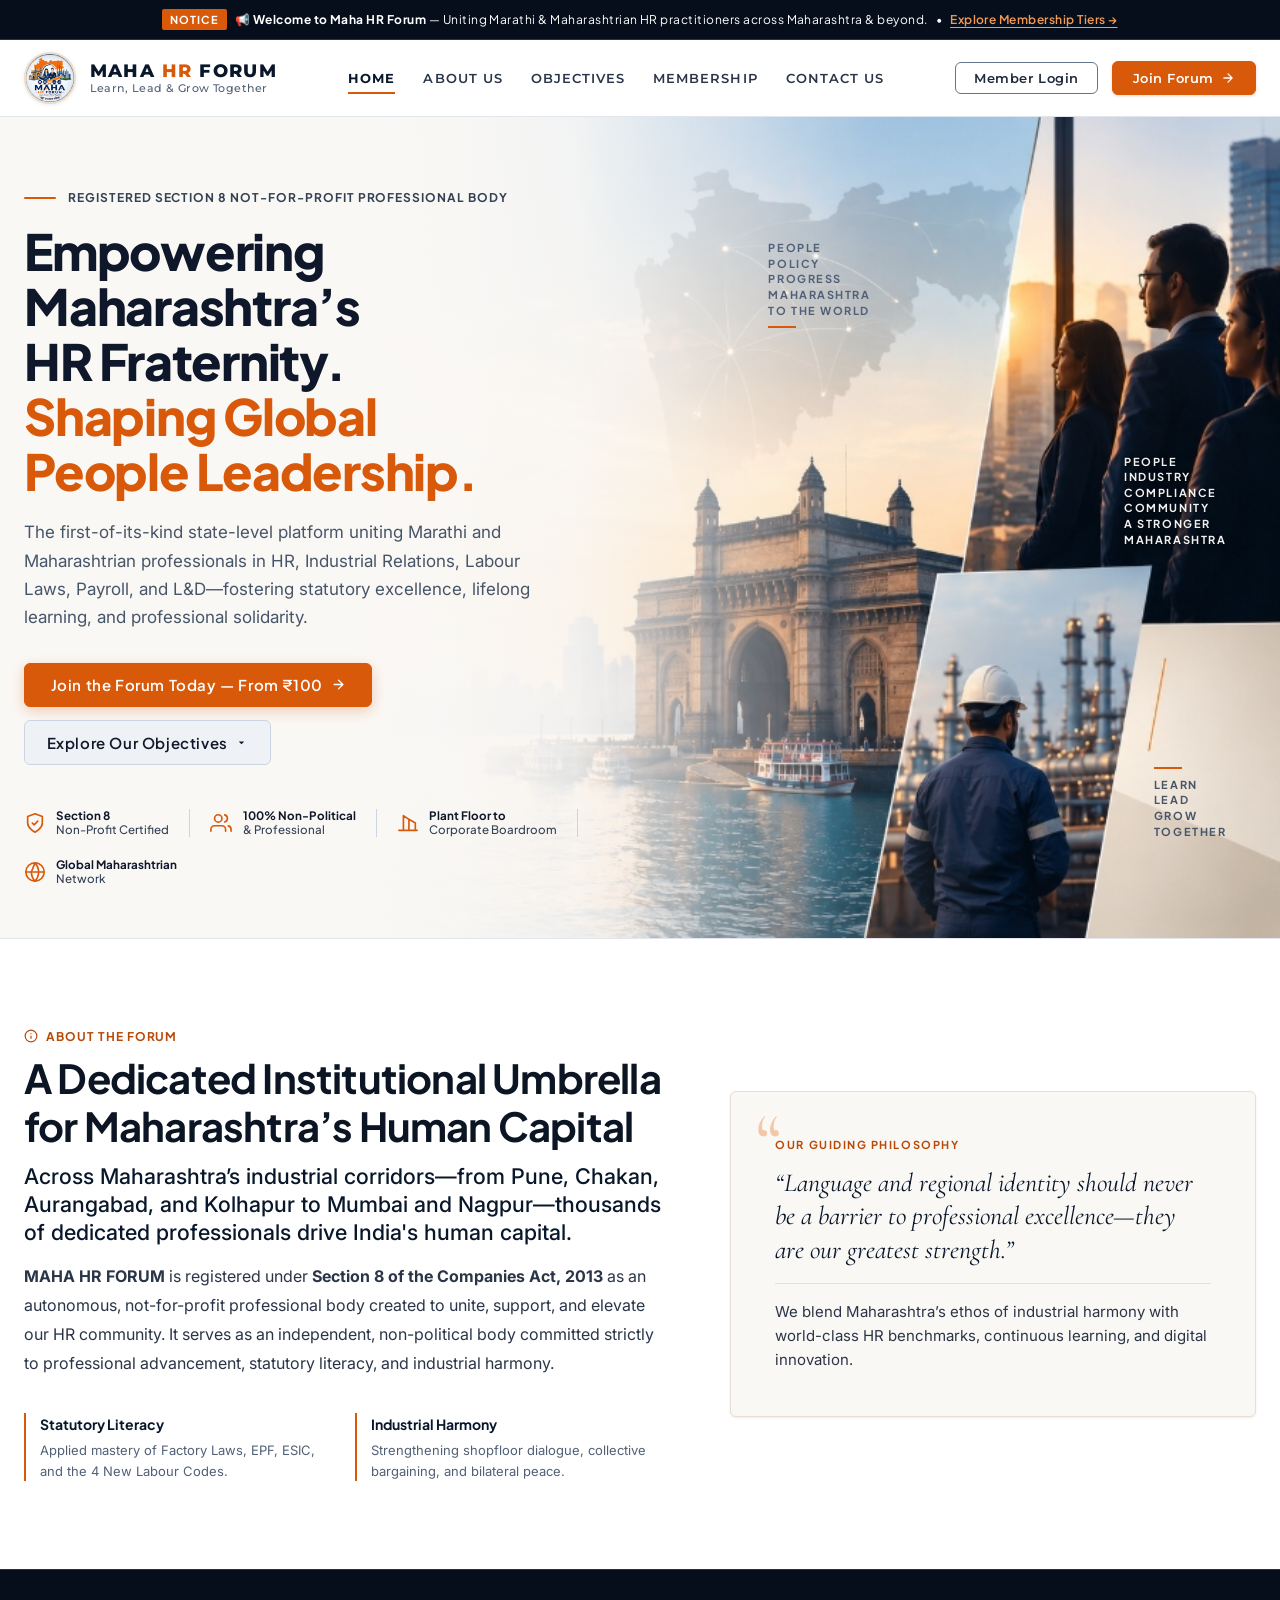
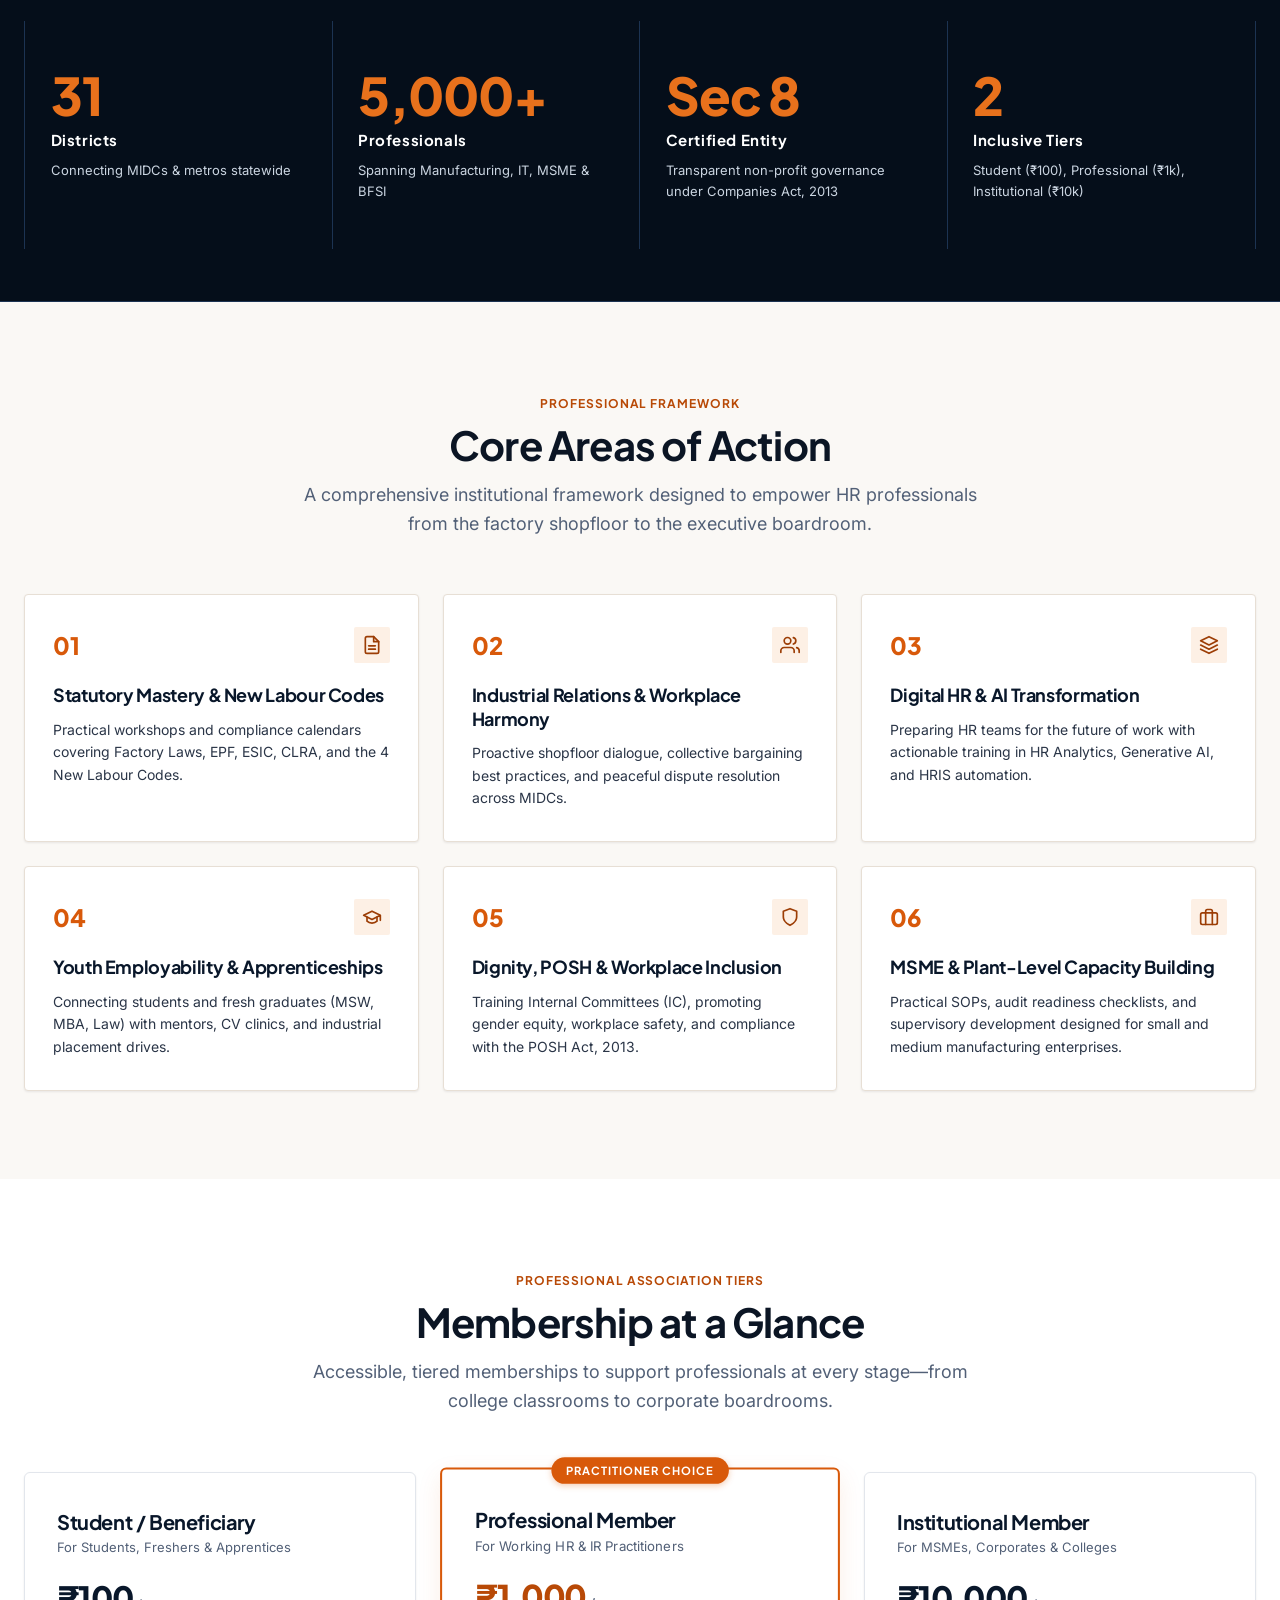
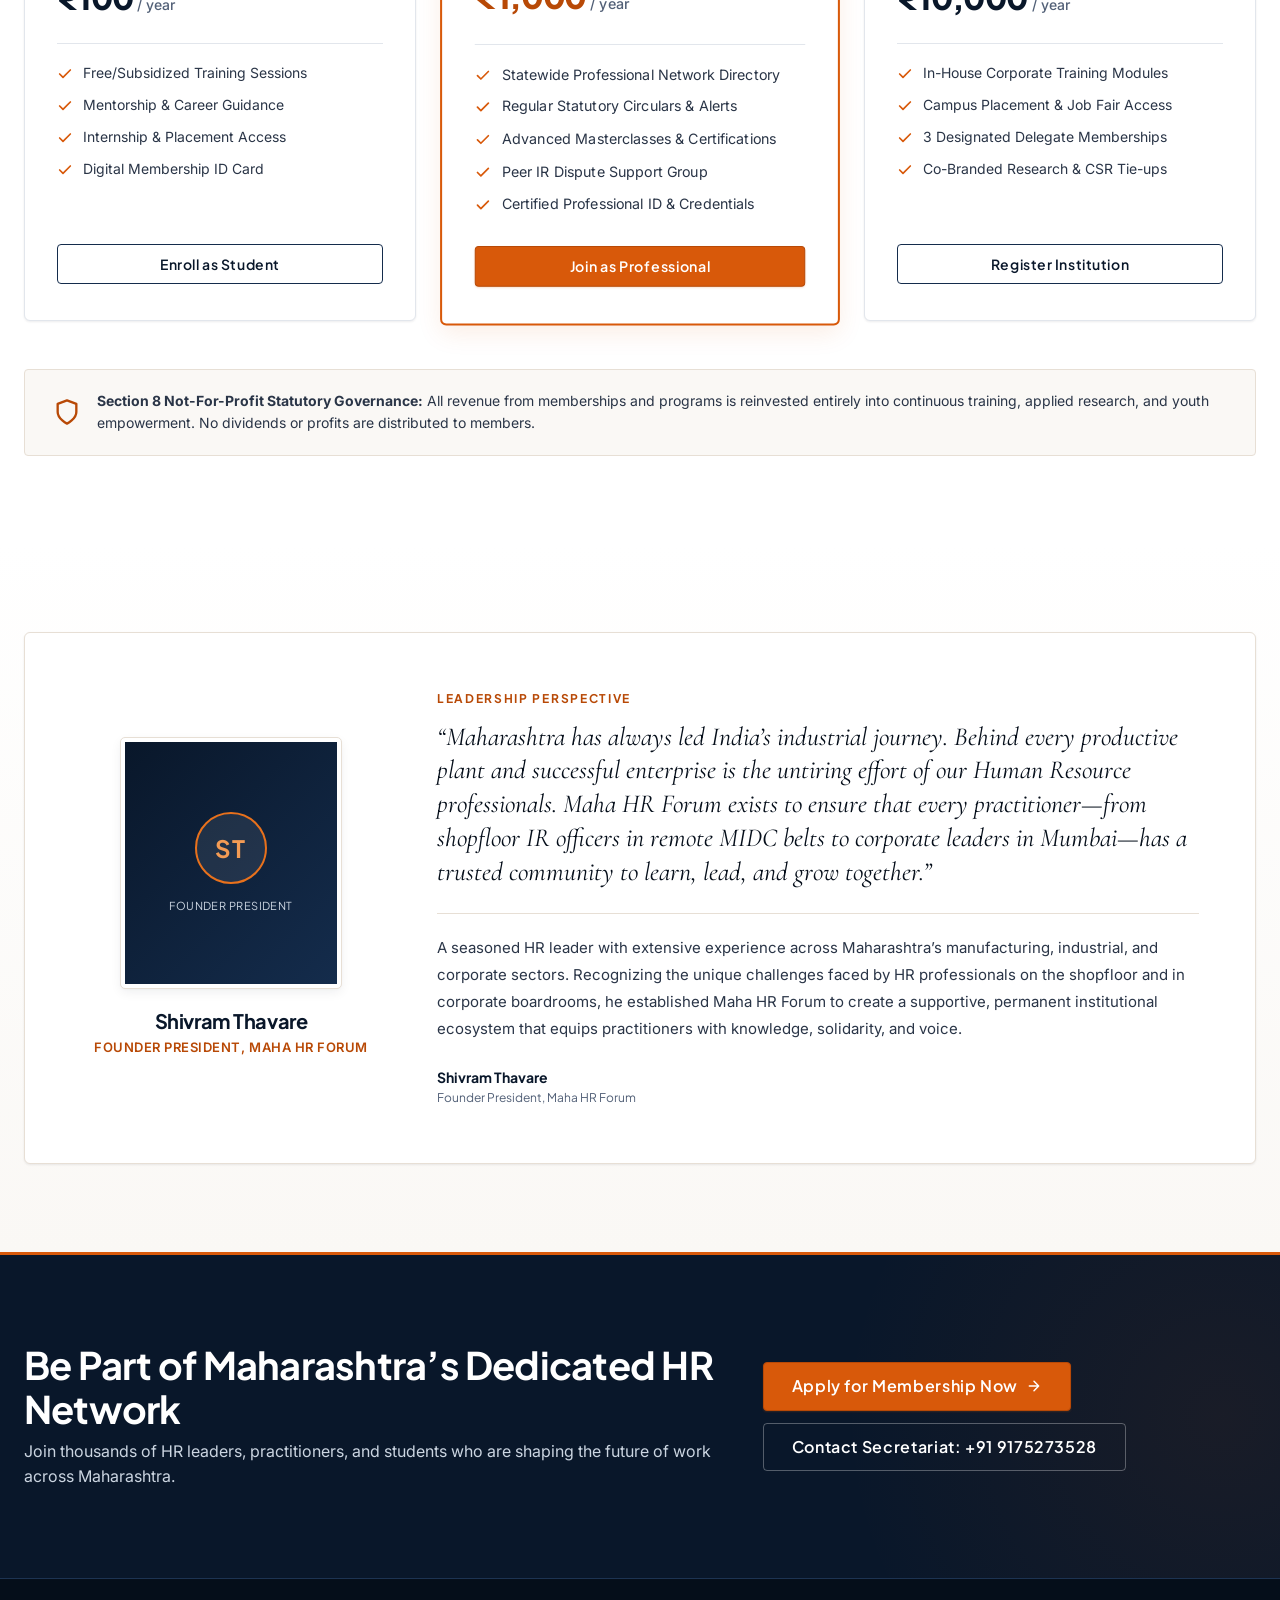
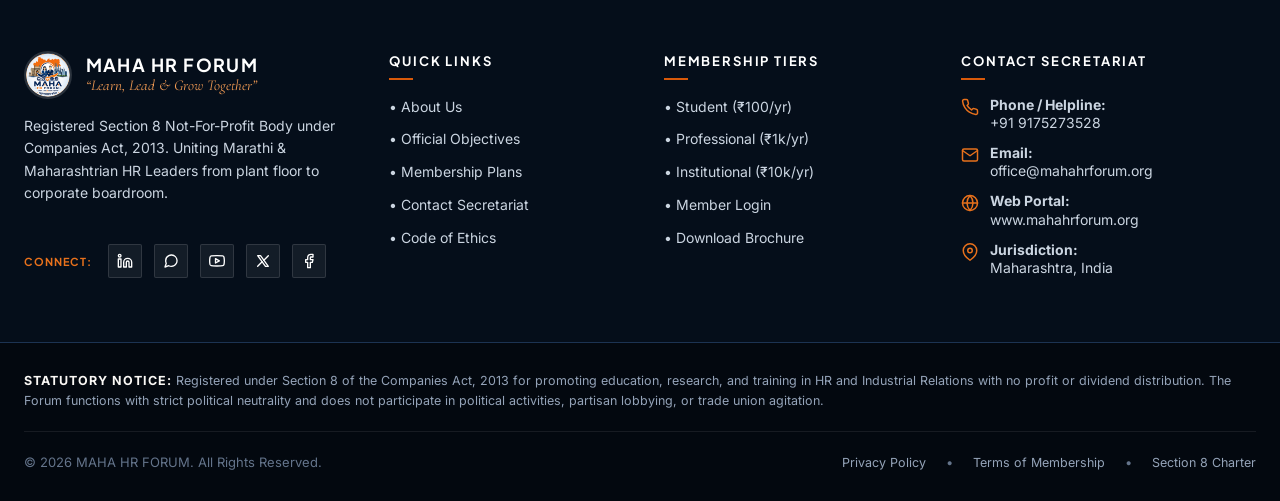
==== index.html @ 22f1d25e "Maha HR Forum first website draft - 5 Pages designed" ====
<!DOCTYPE html>
<html lang="en">
<head>
  <meta charset="UTF-8">
  <meta name="viewport" content="width=device-width, initial-scale=1.0">
  
  <!-- SEO & Canonical Metadata -->
  <title>Maha HR Forum | State & Global Platform for Maharashtrian HR Leaders</title>
  <meta name="description" content="Join Maha HR Forum (Section 8 Not-For-Profit). Uniting HR, IR, Compliance & People Leaders across Maharashtra and beyond. Membership starts at ₹100.">
  <meta name="keywords" content="Maha HR Forum, Maharashtrian HR professionals, Maharashtra Labour Law, MIDC HR forum, Industrial Relations Maharashtra, Shivram Thavare">
  <meta name="author" content="MAHA HR FORUM">
  <link rel="canonical" href="https://www.mahahrforum.org/">

  <!-- Open Graph / Social Media Metadata -->
  <meta property="og:type" content="organization">
  <meta property="og:title" content="Maha HR Forum | State & Global Platform for Maharashtrian HR Leaders">
  <meta property="og:description" content="Uniting Marathi & Maharashtrian HR practitioners across Maharashtra and beyond. Registered Section 8 Not-For-Profit Professional Body.">
  <meta property="og:url" content="https://www.mahahrforum.org/">
  <meta property="og:image" content="assets/logo/Logo.jpeg">
  <meta property="og:site_name" content="MAHA HR FORUM">

  <!-- Twitter Metadata -->
  <meta name="twitter:card" content="summary_large_image">
  <meta name="twitter:title" content="Maha HR Forum | State & Global Platform for Maharashtrian HR Leaders">
  <meta name="twitter:description" content="Empowering Maharashtra’s HR Fraternity. Shaping Global People Leadership. Section 8 Not-For-Profit Professional Body.">
  <meta name="twitter:image" content="assets/logo/Logo.jpeg">

  <!-- Favicon -->
  <link rel="icon" type="image/jpeg" href="assets/logo/Logo.jpeg">

  <!-- Stylesheets -->
  <link rel="stylesheet" href="css/variables.css">
  <link rel="stylesheet" href="css/base.css">
  <link rel="stylesheet" href="css/components.css">
  <link rel="stylesheet" href="css/header-footer.css">
  <link rel="stylesheet" href="css/home.css">

  <!-- Structured Data / JSON-LD -->
  <script type="application/ld+json">
  {
    "@context": "https://schema.org",
    "@type": "NGO",
    "name": "MAHA HR FORUM",
    "alternateName": "महा एचआर फोरम",
    "legalName": "MAHA HR FORUM (Section 8 Not-For-Profit Company)",
    "url": "https://www.mahahrforum.org",
    "logo": "https://www.mahahrforum.org/assets/logo/Logo.jpeg",
    "slogan": "Learn, Lead & Grow Together",
    "description": "State and global platform uniting Marathi and Maharashtrian HR professionals, IR practitioners, labour law consultants, and students across Maharashtra.",
    "founder": {
      "@type": "Person",
      "name": "Shivram Thavare",
      "jobTitle": "Founder President"
    },
    "contactPoint": {
      "@type": "ContactPoint",
      "telephone": "+91-9175273528",
      "contactType": "Secretariat",
      "email": "office@mahahrforum.org",
      "areaServed": "IN-MH",
      "availableLanguage": ["English", "Marathi", "Hindi"]
    },
    "address": {
      "@type": "PostalAddress",
      "addressRegion": "Maharashtra",
      "addressCountry": "IN"
    }
  }
  </script>
</head>
<body>

  <!-- =========================================================================
       1. GLOBAL ANNOUNCEMENT BAR
       ========================================================================= -->
  <div class="announcement-bar" role="region" aria-label="Announcement">
    <div class="container announcement-bar__inner">
      <span class="announcement-bar__badge">Notice</span>
      <span>📢 <strong>Welcome to Maha HR Forum</strong> &mdash; Uniting Marathi &amp; Maharashtrian HR practitioners across Maharashtra &amp; beyond.</span>
      <span aria-hidden="true">&bull;</span>
      <a href="membership.html" class="announcement-bar__link">
        Explore Membership Tiers &rarr;
      </a>
    </div>
  </div>

  <!-- =========================================================================
       2. GLOBAL HEADER & NAVIGATION
       ========================================================================= -->
  <header class="site-header" id="site-header">
    <div class="container site-header__container">
      <!-- Official Emblem Branding -->
      <a href="index.html" class="site-brand" aria-label="MAHA HR FORUM Home">
        <img 
          src="assets/logo/Logo.jpeg" 
          alt="Maha HR Forum Emblem" 
          class="site-brand__logo"
          width="48"
          height="48"
        >
        <div class="site-brand__text">
          <span class="site-brand__title">MAHA <span>HR</span> FORUM</span>
          <span class="site-brand__tagline">Learn, Lead &amp; Grow Together</span>
        </div>
      </a>

      <!-- Desktop Primary Navigation -->
      <nav class="site-nav" aria-label="Primary Navigation">
        <ul class="site-nav__list">
          <li><a href="index.html" class="site-nav__link active" aria-current="page">Home</a></li>
          <li><a href="about.html" class="site-nav__link">About Us</a></li>
          <li><a href="objectives.html" class="site-nav__link">Objectives</a></li>
          <li><a href="membership.html" class="site-nav__link">Membership</a></li>
          <li><a href="contact.html" class="site-nav__link">Contact Us</a></li>
        </ul>
      </nav>

      <!-- Action Buttons -->
      <div class="site-header__actions">
        <a href="membership.html#login" class="btn btn-header-login" id="btn-header-login">
          Member Login
        </a>
        <a href="#membership" class="btn btn-header-join" id="btn-header-join">
          Join Forum
          <svg width="14" height="14" viewBox="0 0 24 24" fill="none" stroke="currentColor" stroke-width="2.2" stroke-linecap="round" stroke-linejoin="round" aria-hidden="true"><path d="M5 12h14M12 5l7 7-7 7"/></svg>
        </a>

        <!-- Mobile Navigation Toggle -->
        <button 
          type="button" 
          class="mobile-toggle" 
          aria-label="Toggle navigation menu" 
          aria-expanded="false" 
          aria-controls="mobile-drawer"
        >
          <svg viewBox="0 0 24 24" fill="none" stroke="currentColor" stroke-width="2" stroke-linecap="round" stroke-linejoin="round"><line x1="3" y1="12" x2="21" y2="12"></line><line x1="3" y1="6" x2="21" y2="6"></line><line x1="3" y1="18" x2="21" y2="18"></line></svg>
        </button>
      </div>
    </div>
  </header>

  <!-- Mobile Drawer Menu -->
  <div class="mobile-drawer" id="mobile-drawer" role="dialog" aria-modal="true" aria-label="Mobile Navigation">
    <div class="mobile-drawer__panel">
      <div class="mobile-drawer__header">
        <span class="site-brand__title">MAHA <span>HR</span> FORUM</span>
        <button type="button" class="mobile-drawer__close" aria-label="Close menu">&times;</button>
      </div>
      <nav class="mobile-drawer__nav">
        <a href="index.html" class="mobile-drawer__link active" aria-current="page">
          Home <span>&rarr;</span>
        </a>
        <a href="about.html" class="mobile-drawer__link">
          About Us <span>&rarr;</span>
        </a>
        <a href="objectives.html" class="mobile-drawer__link">
          Objectives <span>&rarr;</span>
        </a>
        <a href="membership.html" class="mobile-drawer__link">
          Membership <span>&rarr;</span>
        </a>
        <a href="contact.html" class="mobile-drawer__link">
          Contact Us <span>&rarr;</span>
        </a>
      </nav>
      <div class="mobile-drawer__actions">
        <a href="#membership" class="btn btn-primary btn-block">
          Join the Forum
        </a>
        <a href="membership.html#login" class="btn btn-secondary btn-block">
          Member Login
        </a>
        <p class="mobile-drawer__contact-note">
          Helpline: <strong>+91 9175273528</strong><br>
          office@mahahrforum.org
        </p>
      </div>
    </div>
  </div>

  <main id="main-content">
    <!-- =========================================================================
         2. HERO BANNER WITH COMPOSITE BACKGROUND & MOCKUP STYLING
         ========================================================================= -->
    <section class="hero" aria-labelledby="hero-title">
      <!-- Full-bleed background graphic layer -->
      <div class="hero__bg-container" aria-hidden="true">
        <img src="assets/hero-bg.jpg" alt="" class="hero__bg-image">
        <div class="hero__bg-gradient"></div>

        <!-- Graphic Overlay Micro-Typography (matching reference mockup) -->
        <div class="hero__overlay-caption hero__overlay-caption--map">
          <span>PEOPLE</span>
          <span>POLICY</span>
          <span>PROGRESS</span>
          <span>MAHARASHTRA</span>
          <span>TO THE WORLD</span>
          <div class="hero__overlay-dash"></div>
        </div>

        <div class="hero__overlay-caption hero__overlay-caption--corporate">
          <span>PEOPLE</span>
          <span>INDUSTRY</span>
          <span>COMPLIANCE</span>
          <span>COMMUNITY</span>
          <span>A STRONGER</span>
          <span>MAHARASHTRA</span>
        </div>

        <div class="hero__overlay-caption hero__overlay-caption--industrial">
          <div class="hero__overlay-dash"></div>
          <span>LEARN</span>
          <span>LEAD</span>
          <span>GROW</span>
          <span>TOGETHER</span>
        </div>
      </div>

      <div class="container hero__container">
        <div class="hero__content">
          <!-- Eyebrow with orange line -->
          <div class="hero__eyebrow">
            <span class="hero__eyebrow-dash" aria-hidden="true"></span>
            <span class="hero__eyebrow-label">REGISTERED SECTION 8 NOT-FOR-PROFIT PROFESSIONAL BODY</span>
          </div>

          <!-- Main Typography Title -->
          <h1 class="hero__title" id="hero-title">
            Empowering<br>
            Maharashtra’s<br>
            HR Fraternity.<br>
            <span class="hero__title-accent">Shaping Global<br>People Leadership.</span>
          </h1>

          <!-- Refined Lead Paragraph -->
          <p class="hero__lead">
            The first-of-its-kind state-level platform uniting Marathi and Maharashtrian professionals in HR, Industrial Relations, Labour Laws, Payroll, and L&amp;D—fostering statutory excellence, lifelong learning, and professional solidarity.
          </p>

          <!-- CTA Buttons -->
          <div class="hero__cta-group">
            <a href="#membership" class="btn hero__btn-join" id="cta-hero-join">
              Join the Forum Today &mdash; From &#8377;100
              <svg width="15" height="15" viewBox="0 0 24 24" fill="none" stroke="currentColor" stroke-width="2.2" stroke-linecap="round" stroke-linejoin="round" aria-hidden="true"><path d="M5 12h14M12 5l7 7-7 7"/></svg>
            </a>
            <a href="objectives.html" class="btn hero__btn-objectives" id="cta-hero-objectives">
              Explore Our Objectives
              <svg width="13" height="13" viewBox="0 0 24 24" fill="currentColor" aria-hidden="true"><path d="M7 10l5 5 5-5z"/></svg>
            </a>
          </div>

          <!-- Institutional Trust Highlights Row -->
          <div class="hero__trust-row" aria-label="Core Institutional Commitments">
            <div class="hero__trust-item">
              <div class="hero__trust-icon">
                <svg width="22" height="22" viewBox="0 0 24 24" fill="none" stroke="#D8590A" stroke-width="1.8" stroke-linecap="round" stroke-linejoin="round" aria-hidden="true"><path d="M12 22s8-4 8-10V5l-8-3-8 3v7c0 6 8 10 8 10z"/><polyline points="9 12 11 14 15 10"/></svg>
              </div>
              <div class="hero__trust-text">
                <span class="hero__trust-line1">Section 8</span>
                <span class="hero__trust-line2">Non-Profit Certified</span>
              </div>
            </div>

            <div class="hero__trust-sep" aria-hidden="true"></div>

            <div class="hero__trust-item">
              <div class="hero__trust-icon">
                <svg width="22" height="22" viewBox="0 0 24 24" fill="none" stroke="#D8590A" stroke-width="1.8" stroke-linecap="round" stroke-linejoin="round" aria-hidden="true"><path d="M17 21v-2a4 4 0 0 0-4-4H5a4 4 0 0 0-4 4v2"/><circle cx="9" cy="7" r="4"/><path d="M23 21v-2a4 4 0 0 0-3-3.87"/><path d="M16 3.13a4 4 0 0 1 0 7.75"/></svg>
              </div>
              <div class="hero__trust-text">
                <span class="hero__trust-line1">100% Non-Political</span>
                <span class="hero__trust-line2">&amp; Professional</span>
              </div>
            </div>

            <div class="hero__trust-sep" aria-hidden="true"></div>

            <div class="hero__trust-item">
              <div class="hero__trust-icon">
                <svg width="22" height="22" viewBox="0 0 24 24" fill="none" stroke="#D8590A" stroke-width="1.8" stroke-linecap="round" stroke-linejoin="round" aria-hidden="true"><path d="M2 20h20M7 20V4l6 4v12M13 8l7 4v8"/></svg>
              </div>
              <div class="hero__trust-text">
                <span class="hero__trust-line1">Plant Floor to</span>
                <span class="hero__trust-line2">Corporate Boardroom</span>
              </div>
            </div>

            <div class="hero__trust-sep" aria-hidden="true"></div>

            <div class="hero__trust-item">
              <div class="hero__trust-icon">
                <svg width="22" height="22" viewBox="0 0 24 24" fill="none" stroke="#D8590A" stroke-width="1.8" stroke-linecap="round" stroke-linejoin="round" aria-hidden="true"><circle cx="12" cy="12" r="10"/><line x1="2" y1="12" x2="22" y2="12"/><path d="M12 2a15.3 15.3 0 0 1 4 10 15.3 15.3 0 0 1-4 10 15.3 15.3 0 0 1-4-10z"/></svg>
              </div>
              <div class="hero__trust-text">
                <span class="hero__trust-line1">Global Maharashtrian</span>
                <span class="hero__trust-line2">Network</span>
              </div>
            </div>
          </div>
        </div>
      </div>
    </section>

    <!-- =========================================================================
         4. INTRODUCTION SECTION (What is Maha HR Forum?)
         ========================================================================= -->
    <section class="section-py intro-section" id="about" aria-labelledby="intro-heading">
      <div class="container">
        <div class="intro-grid">
          <!-- Left: Narrative & Strategic Pillars -->
          <div class="intro-content">
            <span class="section-eyebrow">
              <svg width="14" height="14" viewBox="0 0 24 24" fill="none" stroke="currentColor" stroke-width="2" stroke-linecap="round" stroke-linejoin="round" aria-hidden="true"><circle cx="12" cy="12" r="10"/><line x1="12" y1="16" x2="12" y2="12"/><line x1="12" y1="8" x2="12.01" y2="8"/></svg>
              About The Forum
            </span>
            <h2 class="section-title" id="intro-heading">
              A Dedicated Institutional Umbrella for Maharashtra’s Human Capital
            </h2>
            <p class="intro-lead">
              Across Maharashtra’s industrial corridors—from Pune, Chakan, Aurangabad, and Kolhapur to Mumbai and Nagpur—thousands of dedicated professionals drive India's human capital.
            </p>
            <p class="intro-paragraph">
              <strong>MAHA HR FORUM</strong> is registered under <strong>Section 8 of the Companies Act, 2013</strong> as an autonomous, not-for-profit professional body created to unite, support, and elevate our HR community. It serves as an independent, non-political body committed strictly to professional advancement, statutory literacy, and industrial harmony.
            </p>

            <div class="intro-pillars">
              <div class="pillar-item">
                <div class="pillar-item__title">Statutory Literacy</div>
                <p class="pillar-item__text">Applied mastery of Factory Laws, EPF, ESIC, and the 4 New Labour Codes.</p>
              </div>
              <div class="pillar-item">
                <div class="pillar-item__title">Industrial Harmony</div>
                <p class="pillar-item__text">Strengthening shopfloor dialogue, collective bargaining, and bilateral peace.</p>
              </div>
            </div>
          </div>

          <!-- Right: Editorial Philosophy Callout -->
          <div class="intro-callout">
            <span class="intro-callout__label">Our Guiding Philosophy</span>
            <blockquote class="intro-callout__quote">
              “Language and regional identity should never be a barrier to professional excellence—they are our greatest strength.”
            </blockquote>
            <p class="intro-callout__subtext">
              We blend Maharashtra’s ethos of industrial harmony with world-class HR benchmarks, continuous learning, and digital innovation.
            </p>
          </div>
        </div>
      </div>
    </section>

    <!-- =========================================================================
         5. STATEWIDE METRICS / IMPACT SECTION
         ========================================================================= -->
    <section class="section-py-sm metrics-section" aria-label="Statewide Reach and Metrics">
      <div class="container">
        <div class="metrics-grid">
          <!-- Metric 1: 36 Districts -->
          <div class="metric-card">
            <div class="metric-number" data-counter="36">36</div>
            <div class="metric-label">Districts</div>
            <p class="metric-desc">Connecting MIDCs &amp; metros statewide</p>
          </div>

          <!-- Metric 2: 5,000+ Professionals -->
          <div class="metric-card">
            <div class="metric-number" data-counter="5000" data-suffix="+">5,000+</div>
            <div class="metric-label">Professionals</div>
            <p class="metric-desc">Spanning Manufacturing, IT, MSME &amp; BFSI</p>
          </div>

          <!-- Metric 3: Section 8 Certified -->
          <div class="metric-card">
            <div class="metric-number">Sec 8</div>
            <div class="metric-label">Certified Entity</div>
            <p class="metric-desc">Transparent non-profit governance under Companies Act, 2013</p>
          </div>

          <!-- Metric 4: 3 Inclusive Tiers -->
          <div class="metric-card">
            <div class="metric-number" data-counter="3">3</div>
            <div class="metric-label">Inclusive Tiers</div>
            <p class="metric-desc">Student (₹100), Professional (₹1k), Institutional (₹10k)</p>
          </div>
        </div>
      </div>
    </section>

    <!-- =========================================================================
         6. SIX CORE ACTION AREAS
         ========================================================================= -->
    <section class="section-py action-section" id="action-areas" aria-labelledby="action-heading">
      <div class="container">
        <div class="section-header section-header--centered">
          <span class="section-eyebrow">Professional Framework</span>
          <h2 class="section-title" id="action-heading">Core Areas of Action</h2>
          <p class="section-desc">
            A comprehensive institutional framework designed to empower HR professionals from the factory shopfloor to the executive boardroom.
          </p>
        </div>

        <div class="action-grid">
          <!-- Area 1 -->
          <article class="action-card">
            <div class="action-card__top">
              <span class="action-card__num">01</span>
              <div class="action-card__icon" aria-hidden="true">
                <svg width="20" height="20" viewBox="0 0 24 24" fill="none" stroke="currentColor" stroke-width="2" stroke-linecap="round" stroke-linejoin="round"><path d="M14 2H6a2 2 0 0 0-2 2v16a2 2 0 0 0 2 2h12a2 2 0 0 0 2-2V8z"/><polyline points="14 2 14 8 20 8"/><line x1="16" y1="13" x2="8" y2="13"/><line x1="16" y1="17" x2="8" y2="17"/></svg>
              </div>
            </div>
            <h3 class="action-card__title">Statutory Mastery &amp; New Labour Codes</h3>
            <p class="action-card__desc">
              Practical workshops and compliance calendars covering Factory Laws, EPF, ESIC, CLRA, and the 4 New Labour Codes.
            </p>
          </article>

          <!-- Area 2 -->
          <article class="action-card">
            <div class="action-card__top">
              <span class="action-card__num">02</span>
              <div class="action-card__icon" aria-hidden="true">
                <svg width="20" height="20" viewBox="0 0 24 24" fill="none" stroke="currentColor" stroke-width="2" stroke-linecap="round" stroke-linejoin="round"><path d="M17 21v-2a4 4 0 0 0-4-4H5a4 4 0 0 0-4 4v2"/><circle cx="9" cy="7" r="4"/><path d="M23 21v-2a4 4 0 0 0-3-3.87"/><path d="M16 3.13a4 4 0 0 1 0 7.75"/></svg>
              </div>
            </div>
            <h3 class="action-card__title">Industrial Relations &amp; Workplace Harmony</h3>
            <p class="action-card__desc">
              Proactive shopfloor dialogue, collective bargaining best practices, and peaceful dispute resolution across MIDCs.
            </p>
          </article>

          <!-- Area 3 -->
          <article class="action-card">
            <div class="action-card__top">
              <span class="action-card__num">03</span>
              <div class="action-card__icon" aria-hidden="true">
                <svg width="20" height="20" viewBox="0 0 24 24" fill="none" stroke="currentColor" stroke-width="2" stroke-linecap="round" stroke-linejoin="round"><polygon points="12 2 2 7 12 12 22 7 12 2"/><polyline points="2 17 12 22 22 17"/><polyline points="2 12 12 17 22 12"/></svg>
              </div>
            </div>
            <h3 class="action-card__title">Digital HR &amp; AI Transformation</h3>
            <p class="action-card__desc">
              Preparing HR teams for the future of work with actionable training in HR Analytics, Generative AI, and HRIS automation.
            </p>
          </article>

          <!-- Area 4 -->
          <article class="action-card">
            <div class="action-card__top">
              <span class="action-card__num">04</span>
              <div class="action-card__icon" aria-hidden="true">
                <svg width="20" height="20" viewBox="0 0 24 24" fill="none" stroke="currentColor" stroke-width="2" stroke-linecap="round" stroke-linejoin="round"><path d="M22 10v6M2 10l10-5 10 5-10 5z"/><path d="M6 12v5c3 3 9 3 12 0v-5"/></svg>
              </div>
            </div>
            <h3 class="action-card__title">Youth Employability &amp; Apprenticeships</h3>
            <p class="action-card__desc">
              Connecting students and fresh graduates (MSW, MBA, Law) with mentors, CV clinics, and industrial placement drives.
            </p>
          </article>

          <!-- Area 5 -->
          <article class="action-card">
            <div class="action-card__top">
              <span class="action-card__num">05</span>
              <div class="action-card__icon" aria-hidden="true">
                <svg width="20" height="20" viewBox="0 0 24 24" fill="none" stroke="currentColor" stroke-width="2" stroke-linecap="round" stroke-linejoin="round"><path d="M12 22s8-4 8-10V5l-8-3-8 3v7c0 6 8 10 8 10z"/></svg>
              </div>
            </div>
            <h3 class="action-card__title">Dignity, POSH &amp; Workplace Inclusion</h3>
            <p class="action-card__desc">
              Training Internal Committees (IC), promoting gender equity, workplace safety, and compliance with the POSH Act, 2013.
            </p>
          </article>

          <!-- Area 6 -->
          <article class="action-card">
            <div class="action-card__top">
              <span class="action-card__num">06</span>
              <div class="action-card__icon" aria-hidden="true">
                <svg width="20" height="20" viewBox="0 0 24 24" fill="none" stroke="currentColor" stroke-width="2" stroke-linecap="round" stroke-linejoin="round"><rect x="2" y="7" width="20" height="14" rx="2" ry="2"/><path d="M16 21V5a2 2 0 0 0-2-2h-4a2 2 0 0 0-2 2v16"/></svg>
              </div>
            </div>
            <h3 class="action-card__title">MSME &amp; Plant-Level Capacity Building</h3>
            <p class="action-card__desc">
              Practical SOPs, audit readiness checklists, and supervisory development designed for small and medium manufacturing enterprises.
            </p>
          </article>
        </div>
      </div>
    </section>

    <!-- =========================================================================
         7. MEMBERSHIP SNAPSHOT SECTION
         ========================================================================= -->
    <section class="section-py membership-section" id="membership" aria-labelledby="membership-heading">
      <div class="container">
        <div class="section-header section-header--centered">
          <span class="section-eyebrow">Professional Association Tiers</span>
          <h2 class="section-title" id="membership-heading">Membership at a Glance</h2>
          <p class="section-desc">
            Accessible, tiered memberships to support professionals at every stage—from college classrooms to corporate boardrooms.
          </p>
        </div>

        <div class="membership-grid">
          <!-- Tier 1: Student / Beneficiary -->
          <div class="tier-card">
            <div class="tier-header">
              <h3 class="tier-category">Student / Beneficiary</h3>
              <p class="tier-target">For Students, Freshers &amp; Apprentices</p>
              <div class="tier-pricing">
                <span class="tier-price-amount">₹100</span>
                <span class="tier-price-tenure">/ year</span>
              </div>
            </div>

            <ul class="tier-features" aria-label="Student Tier Deliverables">
              <li class="tier-feature-item">
                <svg viewBox="0 0 24 24" fill="none" stroke="currentColor" stroke-width="2.5" stroke-linecap="round" stroke-linejoin="round" aria-hidden="true"><polyline points="20 6 9 17 4 12"/></svg>
                <span>Free/Subsidized Training Sessions</span>
              </li>
              <li class="tier-feature-item">
                <svg viewBox="0 0 24 24" fill="none" stroke="currentColor" stroke-width="2.5" stroke-linecap="round" stroke-linejoin="round" aria-hidden="true"><polyline points="20 6 9 17 4 12"/></svg>
                <span>Mentorship &amp; Career Guidance</span>
              </li>
              <li class="tier-feature-item">
                <svg viewBox="0 0 24 24" fill="none" stroke="currentColor" stroke-width="2.5" stroke-linecap="round" stroke-linejoin="round" aria-hidden="true"><polyline points="20 6 9 17 4 12"/></svg>
                <span>Internship &amp; Placement Access</span>
              </li>
              <li class="tier-feature-item">
                <svg viewBox="0 0 24 24" fill="none" stroke="currentColor" stroke-width="2.5" stroke-linecap="round" stroke-linejoin="round" aria-hidden="true"><polyline points="20 6 9 17 4 12"/></svg>
                <span>Digital Membership ID Card</span>
              </li>
            </ul>

            <div class="tier-footer">
              <a href="membership.html#student" class="btn btn-secondary btn-block">
                Enroll as Student
              </a>
            </div>
          </div>

          <!-- Tier 2: Professional Member (Featured) -->
          <div class="tier-card tier-card--featured">
            <span class="tier-badge-recommended">Practitioner Choice</span>
            <div class="tier-header">
              <h3 class="tier-category">Professional Member</h3>
              <p class="tier-target">For Working HR &amp; IR Practitioners</p>
              <div class="tier-pricing">
                <span class="tier-price-amount">₹1,000</span>
                <span class="tier-price-tenure">/ year</span>
              </div>
            </div>

            <ul class="tier-features" aria-label="Professional Tier Deliverables">
              <li class="tier-feature-item">
                <svg viewBox="0 0 24 24" fill="none" stroke="currentColor" stroke-width="2.5" stroke-linecap="round" stroke-linejoin="round" aria-hidden="true"><polyline points="20 6 9 17 4 12"/></svg>
                <span>Statewide Professional Network Directory</span>
              </li>
              <li class="tier-feature-item">
                <svg viewBox="0 0 24 24" fill="none" stroke="currentColor" stroke-width="2.5" stroke-linecap="round" stroke-linejoin="round" aria-hidden="true"><polyline points="20 6 9 17 4 12"/></svg>
                <span>Regular Statutory Circulars &amp; Alerts</span>
              </li>
              <li class="tier-feature-item">
                <svg viewBox="0 0 24 24" fill="none" stroke="currentColor" stroke-width="2.5" stroke-linecap="round" stroke-linejoin="round" aria-hidden="true"><polyline points="20 6 9 17 4 12"/></svg>
                <span>Advanced Masterclasses &amp; Certifications</span>
              </li>
              <li class="tier-feature-item">
                <svg viewBox="0 0 24 24" fill="none" stroke="currentColor" stroke-width="2.5" stroke-linecap="round" stroke-linejoin="round" aria-hidden="true"><polyline points="20 6 9 17 4 12"/></svg>
                <span>Peer IR Dispute Support Group</span>
              </li>
              <li class="tier-feature-item">
                <svg viewBox="0 0 24 24" fill="none" stroke="currentColor" stroke-width="2.5" stroke-linecap="round" stroke-linejoin="round" aria-hidden="true"><polyline points="20 6 9 17 4 12"/></svg>
                <span>Certified Professional ID &amp; Credentials</span>
              </li>
            </ul>

            <div class="tier-footer">
              <a href="membership.html#professional" class="btn btn-primary btn-block">
                Join as Professional
              </a>
            </div>
          </div>

          <!-- Tier 3: Institutional Member -->
          <div class="tier-card">
            <div class="tier-header">
              <h3 class="tier-category">Institutional Member</h3>
              <p class="tier-target">For MSMEs, Corporates &amp; Colleges</p>
              <div class="tier-pricing">
                <span class="tier-price-amount">₹10,000</span>
                <span class="tier-price-tenure">/ year</span>
              </div>
            </div>

            <ul class="tier-features" aria-label="Institutional Tier Deliverables">
              <li class="tier-feature-item">
                <svg viewBox="0 0 24 24" fill="none" stroke="currentColor" stroke-width="2.5" stroke-linecap="round" stroke-linejoin="round" aria-hidden="true"><polyline points="20 6 9 17 4 12"/></svg>
                <span>In-House Corporate Training Modules</span>
              </li>
              <li class="tier-feature-item">
                <svg viewBox="0 0 24 24" fill="none" stroke="currentColor" stroke-width="2.5" stroke-linecap="round" stroke-linejoin="round" aria-hidden="true"><polyline points="20 6 9 17 4 12"/></svg>
                <span>Campus Placement &amp; Job Fair Access</span>
              </li>
              <li class="tier-feature-item">
                <svg viewBox="0 0 24 24" fill="none" stroke="currentColor" stroke-width="2.5" stroke-linecap="round" stroke-linejoin="round" aria-hidden="true"><polyline points="20 6 9 17 4 12"/></svg>
                <span>3 Designated Delegate Memberships</span>
              </li>
              <li class="tier-feature-item">
                <svg viewBox="0 0 24 24" fill="none" stroke="currentColor" stroke-width="2.5" stroke-linecap="round" stroke-linejoin="round" aria-hidden="true"><polyline points="20 6 9 17 4 12"/></svg>
                <span>Co-Branded Research &amp; CSR Tie-ups</span>
              </li>
            </ul>

            <div class="tier-footer">
              <a href="membership.html#institutional" class="btn btn-secondary btn-block">
                Register Institution
              </a>
            </div>
          </div>
        </div>

        <!-- Section 8 Reassurance Notice -->
        <div class="membership-guarantee">
          <svg viewBox="0 0 24 24" fill="none" stroke="currentColor" stroke-width="2" stroke-linecap="round" stroke-linejoin="round" aria-hidden="true"><path d="M12 22s8-4 8-10V5l-8-3-8 3v7c0 6 8 10 8 10z"/></svg>
          <p>
            <strong>Section 8 Not-For-Profit Statutory Governance:</strong> All revenue from memberships and programs is reinvested entirely into continuous training, applied research, and youth empowerment. No dividends or profits are distributed to members.
          </p>
        </div>
      </div>
    </section>

    <!-- =========================================================================
         8. FOUNDER PRESIDENT'S MESSAGE
         ========================================================================= -->
    <section class="section-py founder-section" aria-labelledby="founder-heading">
      <div class="container">
        <div class="founder-box">
          <!-- Left: Dignified Institutional Frame ready for authentic portrait -->
          <div class="founder-media">
            <div class="founder-frame" aria-label="Founder President Portrait Placeholder">
              <div class="founder-frame__monogram">ST</div>
              <div class="founder-frame__caption">Founder President</div>
            </div>
            <h3 class="founder-name">Shivram Thavare</h3>
            <span class="founder-title">Founder President, Maha HR Forum</span>
          </div>

          <!-- Right: Editorial Quote & Philosophy -->
          <div class="founder-message">
            <span class="founder-message__eyebrow" id="founder-heading">Leadership Perspective</span>
            <blockquote class="founder-message__quote">
              “Maharashtra has always led India’s industrial journey. Behind every productive plant and successful enterprise is the untiring effort of our Human Resource professionals. Maha HR Forum exists to ensure that every practitioner—from shopfloor IR officers in remote MIDC belts to corporate leaders in Mumbai—has a trusted community to learn, lead, and grow together.”
            </blockquote>

            <p class="founder-message__body">
              A seasoned HR leader with extensive experience across Maharashtra’s manufacturing, industrial, and corporate sectors. Recognizing the unique challenges faced by HR professionals on the shopfloor and in corporate boardrooms, he established Maha HR Forum to create a supportive, permanent institutional ecosystem that equips practitioners with knowledge, solidarity, and voice.
            </p>

            <div class="founder-signature">
              Shivram Thavare
              <span>Founder President, Maha HR Forum</span>
            </div>
          </div>
        </div>
      </div>
    </section>

    <!-- =========================================================================
         9. FINAL BOTTOM ACTION BANNER (CTA)
         ========================================================================= -->
    <section class="section-py cta-banner" aria-labelledby="cta-heading">
      <div class="container cta-banner__container">
        <div class="cta-banner__content">
          <h2 class="cta-banner__title" id="cta-heading">
            Be Part of Maharashtra’s Dedicated HR Network
          </h2>
          <p class="cta-banner__text">
            Join thousands of HR leaders, practitioners, and students who are shaping the future of work across Maharashtra.
          </p>
        </div>

        <div class="cta-banner__actions">
          <a href="#membership" class="btn btn-primary btn-lg" id="btn-cta-apply">
            Apply for Membership Now
            <svg width="16" height="16" viewBox="0 0 24 24" fill="none" stroke="currentColor" stroke-width="2.2" stroke-linecap="round" stroke-linejoin="round" aria-hidden="true"><path d="M5 12h14M12 5l7 7-7 7"/></svg>
          </a>
          <a href="tel:+919175273528" class="btn btn-ghost-light btn-lg" id="btn-cta-contact">
            Contact Secretariat: +91 9175273528
          </a>
        </div>
      </div>
    </section>
  </main>

  <!-- =========================================================================
       10. GLOBAL INSTITUTIONAL FOOTER
       ========================================================================= -->
  <footer class="site-footer">
    <div class="container site-footer__main">
      <div class="site-footer__grid">
        <!-- Col 1: About Forum -->
        <div class="footer-brand">
          <div class="footer-brand__header">
            <img 
              src="assets/logo/Logo.jpeg" 
              alt="Maha HR Forum Emblem" 
              class="footer-brand__logo"
              width="48"
              height="48"
            >
            <div>
              <div class="footer-brand__name">MAHA HR FORUM</div>
              <div class="footer-brand__tagline">“Learn, Lead &amp; Grow Together”</div>
            </div>
          </div>

          <p class="footer-brand__desc">
            Registered Section 8 Not-For-Profit Body under Companies Act, 2013. Uniting Marathi &amp; Maharashtrian HR Leaders from plant floor to corporate boardroom.
          </p>

          <div class="footer-socials">
            <span class="footer-socials__label">Connect:</span>
            <!-- LinkedIn -->
            <a href="https://linkedin.com" class="footer-social-link" aria-label="Maha HR Forum on LinkedIn" target="_blank" rel="noopener noreferrer">
              <svg viewBox="0 0 24 24" fill="none" stroke="currentColor" stroke-width="2" stroke-linecap="round" stroke-linejoin="round"><path d="M16 8a6 6 0 0 1 6 6v7h-4v-7a2 2 0 0 0-2-2 2 2 0 0 0-2 2v7h-4v-7a6 6 0 0 1 6-6z"/><rect x="2" y="9" width="4" height="12"/><circle cx="4" cy="4" r="2"/></svg>
            </a>
            <!-- WhatsApp Community -->
            <a href="https://wa.me/919175273528" class="footer-social-link" aria-label="Join WhatsApp Community" target="_blank" rel="noopener noreferrer">
              <svg viewBox="0 0 24 24" fill="none" stroke="currentColor" stroke-width="2" stroke-linecap="round" stroke-linejoin="round"><path d="M21 11.5a8.38 8.38 0 0 1-.9 3.8 8.5 8.5 0 0 1-7.6 4.7 8.38 8.38 0 0 1-3.8-.9L3 21l1.9-5.7a8.38 8.38 0 0 1-.9-3.8 8.5 8.5 0 0 1 4.7-7.6 8.38 8.38 0 0 1 3.8-.9h.5a8.48 8.48 0 0 1 8 8v.5z"/></svg>
            </a>
            <!-- YouTube -->
            <a href="https://youtube.com" class="footer-social-link" aria-label="Maha HR Forum on YouTube" target="_blank" rel="noopener noreferrer">
              <svg viewBox="0 0 24 24" fill="none" stroke="currentColor" stroke-width="2" stroke-linecap="round" stroke-linejoin="round"><path d="M22.54 6.42a2.78 2.78 0 0 0-1.94-2C18.88 4 12 4 12 4s-6.88 0-8.6.46a2.78 2.78 0 0 0-1.94 2A29 29 0 0 0 1 11.75a29 29 0 0 0 .46 5.33A2.78 2.78 0 0 0 3.4 19c1.72.46 8.6.46 8.6.46s6.88 0 8.6-.46a2.78 2.78 0 0 0 1.94-2 29 29 0 0 0 .46-5.25 29 29 0 0 0-.46-5.33z"/><polygon points="9.75 15.02 15.5 11.75 9.75 8.48 9.75 15.02"/></svg>
            </a>
            <!-- Twitter/X -->
            <a href="https://twitter.com" class="footer-social-link" aria-label="Maha HR Forum on Twitter / X" target="_blank" rel="noopener noreferrer">
              <svg viewBox="0 0 24 24" fill="none" stroke="currentColor" stroke-width="2" stroke-linecap="round" stroke-linejoin="round"><path d="M4 4l11.733 16h4.267l-11.733 -16z"/><path d="M4 20l6.768 -6.768m2.46 -2.46l6.772 -6.772"/></svg>
            </a>
            <!-- Facebook -->
            <a href="https://facebook.com" class="footer-social-link" aria-label="Maha HR Forum on Facebook" target="_blank" rel="noopener noreferrer">
              <svg viewBox="0 0 24 24" fill="none" stroke="currentColor" stroke-width="2" stroke-linecap="round" stroke-linejoin="round"><path d="M18 2h-3a5 5 0 0 0-5 5v3H7v4h3v8h4v-8h3l1-4h-4V7a1 1 0 0 1 1-1h3z"/></svg>
            </a>
          </div>
        </div>

        <!-- Col 2: Quick Links -->
        <div>
          <div class="footer-col__title">Quick Links</div>
          <ul class="footer-links">
            <li class="footer-links__item"><a href="about.html">&bull; About Us</a></li>
            <li class="footer-links__item"><a href="objectives.html">&bull; Official Objectives</a></li>
            <li class="footer-links__item"><a href="membership.html">&bull; Membership Plans</a></li>
            <li class="footer-links__item"><a href="contact.html">&bull; Contact Secretariat</a></li>
            <li class="footer-links__item"><a href="about.html#ethics">&bull; Code of Ethics</a></li>
          </ul>
        </div>

        <!-- Col 3: Membership Tiers -->
        <div>
          <div class="footer-col__title">Membership Tiers</div>
          <ul class="footer-links">
            <li class="footer-links__item"><a href="membership.html#student">&bull; Student (₹100/yr)</a></li>
            <li class="footer-links__item"><a href="membership.html#professional">&bull; Professional (₹1k/yr)</a></li>
            <li class="footer-links__item"><a href="membership.html#institutional">&bull; Institutional (₹10k/yr)</a></li>
            <li class="footer-links__item"><a href="membership.html#login">&bull; Member Login</a></li>
            <li class="footer-links__item"><a href="membership.html#brochure">&bull; Download Brochure</a></li>
          </ul>
        </div>

        <!-- Col 4: Contact Secretariat -->
        <div>
          <div class="footer-col__title">Contact Secretariat</div>
          <div class="footer-contact-list">
            <div class="footer-contact-item">
              <svg viewBox="0 0 24 24" fill="none" stroke="currentColor" stroke-width="2" stroke-linecap="round" stroke-linejoin="round" aria-hidden="true"><path d="M22 16.92v3a2 2 0 0 1-2.18 2 19.79 19.79 0 0 1-8.63-3.07 19.5 19.5 0 0 1-6-6 19.79 19.79 0 0 1-3.07-8.67A2 2 0 0 1 4.11 2h3a2 2 0 0 1 2 1.72 12.84 12.84 0 0 0 .7 2.81 2 2 0 0 1-.45 2.11L8.09 9.91a16 16 0 0 0 6 6l1.27-1.27a2 2 0 0 1 2.11-.45 12.84 12.84 0 0 0 2.81.7A2 2 0 0 1 22 16.92z"/></svg>
              <div>
                <strong>Phone / Helpline:</strong><br>
                <a href="tel:+919175273528">+91 9175273528</a>
              </div>
            </div>
            <div class="footer-contact-item">
              <svg viewBox="0 0 24 24" fill="none" stroke="currentColor" stroke-width="2" stroke-linecap="round" stroke-linejoin="round" aria-hidden="true"><path d="M4 4h16c1.1 0 2 .9 2 2v12c0 1.1-.9 2-2 2H4c-1.1 0-2-.9-2-2V6c0-1.1.9-2 2-2z"/><polyline points="22,6 12,13 2,6"/></svg>
              <div>
                <strong>Email:</strong><br>
                <a href="mailto:office@mahahrforum.org">office@mahahrforum.org</a>
              </div>
            </div>
            <div class="footer-contact-item">
              <svg viewBox="0 0 24 24" fill="none" stroke="currentColor" stroke-width="2" stroke-linecap="round" stroke-linejoin="round" aria-hidden="true"><circle cx="12" cy="12" r="10"/><line x1="2" y1="12" x2="22" y2="12"/><path d="M12 2a15.3 15.3 0 0 1 4 10 15.3 15.3 0 0 1-4 10 15.3 15.3 0 0 1-4-10 15.3 15.3 0 0 1 4-10z"/></svg>
              <div>
                <strong>Web Portal:</strong><br>
                <a href="https://www.mahahrforum.org">www.mahahrforum.org</a>
              </div>
            </div>
            <div class="footer-contact-item">
              <svg viewBox="0 0 24 24" fill="none" stroke="currentColor" stroke-width="2" stroke-linecap="round" stroke-linejoin="round" aria-hidden="true"><path d="M21 10c0 7-9 13-9 13s-9-6-9-13a9 9 0 0 1 18 0z"/><circle cx="12" cy="10" r="3"/></svg>
              <div>
                <strong>Jurisdiction:</strong><br>
                Maharashtra, India
              </div>
            </div>
          </div>
        </div>
      </div>
    </div>

    <!-- Statutory Public Notice & Legal Bar -->
    <div class="site-footer__bottom">
      <div class="container">
        <div class="footer-statutory-notice">
          <strong>STATUTORY NOTICE:</strong> Registered under Section 8 of the Companies Act, 2013 for promoting education, research, and training in HR and Industrial Relations with no profit or dividend distribution. The Forum functions with strict political neutrality and does not participate in political activities, partisan lobbying, or trade union agitation.
        </div>
        <div class="footer-legal-bar">
          <div>
            &copy; 2026 MAHA HR FORUM. All Rights Reserved.
          </div>
          <div class="footer-legal-links">
            <a href="contact.html#privacy">Privacy Policy</a>
            <span>&bull;</span>
            <a href="membership.html#terms">Terms of Membership</a>
            <span>&bull;</span>
            <a href="objectives.html">Section 8 Charter</a>
          </div>
        </div>
      </div>
    </div>
  </footer>

  <!-- Scripts -->
  <script src="js/main.js" defer></script>
</body>
</html>
---- css/variables.css ----
/**
 * MAHA HR FORUM — Design System Tokens
 * Institutional, Editorial & Maharashtra-rooted Design Language
 * "Learn, Lead & Grow Together"
 */

:root {
  /* ==========================================================================
     COLOR SYSTEM
     ========================================================================== */
  
  /* Primary Navy Palette (Institutional Authority & Trust) */
  --color-navy-950: #050E1A; /* Deepest canvas midnight */
  --color-navy-900: #09172A; /* Core institutional navy */
  --color-navy-850: #0E2038; /* Header & dark surface */
  --color-navy-800: #142C4C; /* Deep slate navy */
  --color-navy-700: #1D3B65; /* Elevated navy surface */
  --color-navy-600: #264A7E; /* Soft navy border/fill */
  
  /* Saffron & Amber Accent Palette (Muted Regional Ethos & Energy) */
  --color-amber-700: #9C3D05;
  --color-amber-600: #B84906;
  --color-amber-500: #D8590A; /* Primary brand accent */
  --color-amber-400: #E8711C;
  --color-amber-300: #F39B54;
  --color-amber-100: #FDF0E5; /* Soft tint for badges & alerts */
  --color-amber-50:  #FFF8F2;
  
  /* Neutrals & Surfaces (Warm Ivory & Refined Grayscale) */
  --color-surface-pure:   #FFFFFF;
  --color-surface-warm:   #FAF8F5; /* Warm editorial ivory */
  --color-surface-subtle: #F4F5F7; /* Cool background contrast */
  --color-surface-muted:  #EBECEF;
  
  /* Typographic Contrast Colors */
  --color-text-headline:  #0B1524; /* Near black with navy undertone */
  --color-text-body:      #2A3547; /* Readable dark charcoal */
  --color-text-muted:     #526077; /* Secondary copy & metadata */
  --color-text-tertiary:  #7B8A9E; /* Subtle labels & placeholders */
  --color-text-inverse:   #FFFFFF;
  --color-text-inverse-muted: #CBD5E1;
  
  /* Hairline Borders & Structural Rules */
  --color-border-subtle:  #E2E6EC;
  --color-border-medium:  #CCD2DB;
  --color-border-warm:    #E7DFD5;
  --color-border-dark:    #1C3352;
  --color-border-accent:  rgba(216, 89, 10, 0.28);

  /* Status Colors */
  --color-success: #15803D;
  --color-success-bg: #ECFDF5;
  --color-info:    #0369A1;
  --color-info-bg: #F0F9FF;

  /* ==========================================================================
     TYPOGRAPHY TOKENS
     ========================================================================== */
  --font-nav:       'Montserrat', -apple-system, BlinkMacSystemFont, 'Segoe UI', Roboto, sans-serif;
  --font-heading:   'Plus Jakarta Sans', -apple-system, BlinkMacSystemFont, 'Segoe UI', Roboto, sans-serif;
  --font-body:      'Inter', -apple-system, BlinkMacSystemFont, 'Segoe UI', Roboto, sans-serif;
  --font-editorial: 'Cormorant Garamond', Georgia, 'Times New Roman', serif;

  /* Type Scale */
  --text-xs:   0.75rem;     /* 12px */
  --text-sm:   0.875rem;    /* 14px */
  --text-base: 1rem;        /* 16px */
  --text-md:   1.125rem;    /* 18px */
  --text-lg:   1.25rem;     /* 20px */
  --text-xl:   1.5rem;      /* 24px */
  --text-2xl:  1.875rem;    /* 30px */
  --text-3xl:  2.25rem;     /* 36px */
  --text-4xl:  3rem;        /* 48px */
  --text-5xl:  3.75rem;     /* 60px */

  /* Line Heights */
  --lh-tight: 1.15;
  --lh-snug:  1.3;
  --lh-base:  1.6;
  --lh-loose: 1.8;

  /* Font Weights */
  --fw-regular:   400;
  --fw-medium:    500;
  --fw-semibold:  600;
  --fw-bold:      700;
  --fw-extrabold: 800;

  /* Letter Spacings */
  --tracking-tight: -0.02em;
  --tracking-normal: 0em;
  --tracking-wide:   0.04em;
  --tracking-wider:  0.08em;
  --tracking-widest: 0.14em;

  /* ==========================================================================
     SPACING SCALE & CONTAINERS
     ========================================================================== */
  --space-2xs: 0.25rem; /* 4px */
  --space-xs:  0.5rem;  /* 8px */
  --space-sm:  0.75rem; /* 12px */
  --space-md:  1rem;    /* 16px */
  --space-lg:  1.5rem;  /* 24px */
  --space-xl:  2rem;    /* 32px */
  --space-2xl: 3rem;    /* 48px */
  --space-3xl: 4.5rem;  /* 72px */
  --space-4xl: 6rem;    /* 96px */

  /* Containers */
  --container-max: 1280px;
  --container-wide: 1400px;
  --container-narrow: 920px;
  --container-padding: 1.5rem;

  /* ==========================================================================
     SURFACE ELEVATIONS & BORDERS
     ========================================================================== */
  --shadow-subtle: 0 1px 3px rgba(11, 23, 42, 0.05), 0 1px 2px rgba(11, 23, 42, 0.03);
  --shadow-medium: 0 4px 12px rgba(11, 23, 42, 0.07), 0 1px 3px rgba(11, 23, 42, 0.04);
  --shadow-elevated: 0 12px 28px rgba(11, 23, 42, 0.09), 0 3px 8px rgba(11, 23, 42, 0.04);

  /* Radius (Disciplined, institutional) */
  --radius-xs: 2px;
  --radius-sm: 4px;
  --radius-md: 6px;
  --radius-lg: 8px;
  --radius-pill: 9999px;

  /* Transitions */
  --transition-fast: 150ms cubic-bezier(0.2, 0, 0, 1);
  --transition-base: 250ms cubic-bezier(0.2, 0, 0, 1);
  --transition-slow: 350ms cubic-bezier(0.2, 0, 0, 1);

  /* Z-Index Hierarchy */
  --z-announcement: 100;
  --z-header: 200;
  --z-drawer: 300;
  --z-modal: 400;
}
---- css/base.css ----
/**
 * MAHA HR FORUM — Base Styles, Typography & Reset
 */

/* Import Google Fonts */
@import url('https://fonts.googleapis.com/css2?family=Cormorant+Garamond:ital,wght@0,400;0,500;0,600;1,400;1,600&family=Inter:wght@400;450;500;600;700&family=Montserrat:wght@500;600;700;800&family=Plus+Jakarta+Sans:wght@500;600;700;800&display=swap');

/* -----------------------------------------------------------------------------
   RESET & SYSTEM DEFAULTS
   ----------------------------------------------------------------------------- */
*,
*::before,
*::after {
  box-sizing: border-box;
  margin: 0;
  padding: 0;
}

html {
  font-size: 16px;
  scroll-behavior: smooth;
  -webkit-text-size-adjust: 100%;
  text-rendering: optimizeLegibility;
}

body {
  font-family: var(--font-body);
  font-size: var(--text-base);
  line-height: var(--lh-base);
  color: var(--color-text-body);
  background-color: var(--color-surface-pure);
  -webkit-font-smoothing: antialiased;
  -moz-osx-font-smoothing: grayscale;
  overflow-x: hidden;
}

/* Accessibility: Focus visible */
:focus-visible {
  outline: 2px solid var(--color-amber-500);
  outline-offset: 3px;
}

/* Images & Media */
img,
svg,
picture {
  display: block;
  max-width: 100%;
  height: auto;
}

/* -----------------------------------------------------------------------------
   TYPOGRAPHY
   ----------------------------------------------------------------------------- */
h1, h2, h3, h4, h5, h6 {
  font-family: var(--font-heading);
  color: var(--color-text-headline);
  letter-spacing: var(--tracking-tight);
  line-height: var(--lh-tight);
  font-weight: var(--fw-bold);
}

h1 {
  font-size: clamp(2.25rem, 5vw, 3.5rem);
  font-weight: var(--fw-extrabold);
  line-height: 1.12;
}

h2 {
  font-size: clamp(1.75rem, 3.5vw, 2.5rem);
  font-weight: var(--fw-bold);
  line-height: 1.2;
}

h3 {
  font-size: clamp(1.25rem, 2.5vw, 1.625rem);
  font-weight: var(--fw-semibold);
  line-height: 1.25;
}

h4 {
  font-size: var(--text-lg);
  font-weight: var(--fw-semibold);
}

p {
  font-family: var(--font-body);
  margin-bottom: var(--space-md);
}

p:last-child {
  margin-bottom: 0;
}

.lead {
  font-size: clamp(1.0625rem, 1.8vw, 1.25rem);
  line-height: var(--lh-base);
  color: var(--color-text-secondary);
  font-weight: var(--fw-regular);
}

/* Editorial Cormorant Quotes & Phrases */
.editorial-quote {
  font-family: var(--font-editorial);
  font-style: italic;
  font-size: clamp(1.25rem, 2.2vw, 1.75rem);
  line-height: var(--lh-snug);
  color: var(--color-text-headline);
}

.editorial-italic {
  font-family: var(--font-editorial);
  font-style: italic;
}

/* Links */
a {
  color: inherit;
  text-decoration: none;
  transition: color var(--transition-fast);
}

/* Lists */
ul, ol {
  list-style: none;
}

/* -----------------------------------------------------------------------------
   LAYOUT CONTAINERS & GRIDS
   ----------------------------------------------------------------------------- */
.container {
  width: 100%;
  max-width: var(--container-max);
  margin-left: auto;
  margin-right: auto;
  padding-left: var(--container-padding);
  padding-right: var(--container-padding);
}

.container-wide {
  width: 100%;
  max-width: var(--container-wide);
  margin-left: auto;
  margin-right: auto;
  padding-left: var(--container-padding);
  padding-right: var(--container-padding);
}

.container-narrow {
  width: 100%;
  max-width: var(--container-narrow);
  margin-left: auto;
  margin-right: auto;
  padding-left: var(--container-padding);
  padding-right: var(--container-padding);
}

/* Section Spacing */
.section-py {
  padding-top: clamp(3.5rem, 7vw, 5.5rem);
  padding-bottom: clamp(3.5rem, 7vw, 5.5rem);
}

.section-py-sm {
  padding-top: clamp(2rem, 4vw, 3.5rem);
  padding-bottom: clamp(2rem, 4vw, 3.5rem);
}

/* Section Header Utility */
.section-header {
  margin-bottom: clamp(2.25rem, 5vw, 3.5rem);
}

.section-header--centered {
  text-align: center;
  max-width: 780px;
  margin-left: auto;
  margin-right: auto;
}

.section-eyebrow {
  display: inline-flex;
  align-items: center;
  gap: var(--space-xs);
  font-family: var(--font-heading);
  font-size: var(--text-xs);
  font-weight: var(--fw-bold);
  letter-spacing: var(--tracking-wider);
  text-transform: uppercase;
  color: var(--color-amber-600);
  margin-bottom: var(--space-xs);
}

.section-title {
  margin-bottom: var(--space-sm);
}

.section-desc {
  font-size: var(--text-md);
  color: var(--color-text-muted);
  max-width: 680px;
}

.section-header--centered .section-desc {
  margin-left: auto;
  margin-right: auto;
  text-align: center;
}

/* -----------------------------------------------------------------------------
   UTILITIES
   ----------------------------------------------------------------------------- */
.sr-only {
  position: absolute;
  width: 1px;
  height: 1px;
  padding: 0;
  margin: -1px;
  overflow: hidden;
  clip: rect(0, 0, 0, 0);
  white-space: nowrap;
  border-width: 0;
}

.text-saffron {
  color: var(--color-amber-500);
}

.text-navy {
  color: var(--color-navy-900);
}

.bg-warm {
  background-color: var(--color-surface-warm);
}

.bg-subtle {
  background-color: var(--color-surface-subtle);
}

.bg-navy {
  background-color: var(--color-navy-900);
  color: var(--color-text-inverse);
}

.bg-navy-deep {
  background-color: var(--color-navy-950);
  color: var(--color-text-inverse);
}

/* Reduced Motion */
@media (prefers-reduced-motion: reduce) {
  html {
    scroll-behavior: auto;
  }
  *,
  *::before,
  *::after {
    animation-duration: 0.01ms !important;
    animation-iteration-count: 1 !important;
    transition-duration: 0.01ms !important;
    scroll-behavior: auto !important;
  }
}
---- css/components.css ----
/**
 * MAHA HR FORUM — Institutional UI Components
 * Buttons, Badges, Cards, Announcements, CTAs
 */

/* ==========================================================================
   1. ANNOUNCEMENT BAR
   ========================================================================== */
.announcement-bar {
  background-color: var(--color-navy-950);
  color: var(--color-surface-pure);
  font-size: var(--text-xs);
  padding: 0.55rem 1rem;
  border-bottom: 1px solid var(--color-border-dark);
  position: relative;
  z-index: var(--z-announcement);
}

.announcement-bar__inner {
  display: flex;
  align-items: center;
  justify-content: center;
  text-align: center;
  gap: var(--space-xs);
  flex-wrap: wrap;
  font-family: var(--font-heading);
  letter-spacing: var(--tracking-wide);
}

.announcement-bar__badge {
  display: inline-flex;
  align-items: center;
  background: var(--color-amber-500);
  color: #ffffff;
  padding: 2px 8px;
  border-radius: var(--radius-xs);
  font-weight: var(--fw-bold);
  font-size: 0.6875rem;
  letter-spacing: var(--tracking-wider);
  text-transform: uppercase;
}

.announcement-bar__link {
  color: var(--color-amber-300);
  font-weight: var(--fw-semibold);
  display: inline-flex;
  align-items: center;
  gap: 4px;
  text-decoration: underline;
  text-underline-offset: 3px;
  transition: color var(--transition-fast);
}

.announcement-bar__link:hover {
  color: var(--color-surface-pure);
}

/* ==========================================================================
   2. BUTTONS & ACTIONS
   ========================================================================== */
.btn {
  display: inline-flex;
  align-items: center;
  justify-content: center;
  gap: 0.5rem;
  font-family: var(--font-heading);
  font-size: var(--text-sm);
  font-weight: var(--fw-semibold);
  letter-spacing: var(--tracking-wide);
  padding: 0.75rem 1.35rem;
  border-radius: var(--radius-sm);
  border: 1px solid transparent;
  cursor: pointer;
  white-space: nowrap;
  transition: all var(--transition-fast);
  text-decoration: none;
  line-height: 1;
}

.btn svg {
  transition: transform var(--transition-fast);
}

.btn:hover svg {
  transform: translateX(3px);
}

/* Primary Button (Saffron / Amber) */
.btn-primary {
  background-color: var(--color-amber-500);
  color: var(--color-surface-pure);
  border-color: var(--color-amber-600);
  box-shadow: 0 1px 2px rgba(216, 89, 10, 0.2);
}

.btn-primary:hover {
  background-color: var(--color-amber-600);
  border-color: var(--color-amber-700);
  color: var(--color-surface-pure);
  box-shadow: 0 3px 8px rgba(216, 89, 10, 0.3);
}

/* Secondary Button / Ghost (Navy outline or dark transparent) */
.btn-secondary {
  background-color: transparent;
  color: var(--color-navy-900);
  border-color: var(--color-navy-800);
}

.btn-secondary:hover {
  background-color: var(--color-navy-900);
  color: var(--color-surface-pure);
  border-color: var(--color-navy-900);
}

/* Ghost on Dark / Hero Ghost */
.btn-ghost-light {
  background-color: transparent;
  color: var(--color-surface-pure);
  border-color: rgba(255, 255, 255, 0.3);
}

.btn-ghost-light:hover {
  background-color: rgba(255, 255, 255, 0.1);
  border-color: var(--color-surface-pure);
  color: var(--color-surface-pure);
}

/* Institutional Navy Solid */
.btn-navy {
  background-color: var(--color-navy-900);
  color: var(--color-surface-pure);
  border-color: var(--color-navy-950);
}

.btn-navy:hover {
  background-color: var(--color-navy-800);
  border-color: var(--color-navy-900);
}

/* Sizes */
.btn-sm {
  padding: 0.5rem 0.9rem;
  font-size: var(--text-xs);
}

.btn-lg {
  padding: 0.95rem 1.75rem;
  font-size: var(--text-base);
}

.btn-block {
  width: 100%;
}

/* ==========================================================================
   3. BADGES & INSTITUTIONAL TAGS
   ========================================================================== */
.badge {
  display: inline-flex;
  align-items: center;
  gap: 0.4rem;
  font-family: var(--font-heading);
  font-size: var(--text-xs);
  font-weight: var(--fw-semibold);
  letter-spacing: var(--tracking-wider);
  text-transform: uppercase;
  padding: 0.35rem 0.75rem;
  border-radius: var(--radius-xs);
  border: 1px solid transparent;
}

.badge-saffron {
  background-color: var(--color-amber-100);
  color: var(--color-amber-700);
  border-color: rgba(216, 89, 10, 0.25);
}

.badge-navy {
  background-color: rgba(14, 32, 56, 0.08);
  color: var(--color-navy-900);
  border-color: rgba(14, 32, 56, 0.15);
}

.badge-dark {
  background-color: rgba(255, 255, 255, 0.08);
  color: var(--color-surface-warm);
  border-color: rgba(255, 255, 255, 0.18);
}

/* Section 8 Eyebrow Badge */
.badge-statutory {
  display: inline-flex;
  align-items: center;
  gap: 0.5rem;
  background-color: rgba(216, 89, 10, 0.12);
  color: var(--color-amber-400);
  border: 1px solid rgba(216, 89, 10, 0.3);
  padding: 0.4rem 0.85rem;
  border-radius: var(--radius-xs);
  font-family: var(--font-heading);
  font-size: 0.75rem;
  font-weight: var(--fw-bold);
  letter-spacing: var(--tracking-wider);
  text-transform: uppercase;
}

/* Trust Badges / Chips in Hero */
.trust-chips-group {
  display: flex;
  flex-wrap: wrap;
  gap: 0.75rem;
  margin-top: var(--space-xl);
  padding-top: var(--space-lg);
  border-top: 1px solid rgba(255, 255, 255, 0.12);
}

.trust-chip {
  display: inline-flex;
  align-items: center;
  gap: 0.5rem;
  font-family: var(--font-heading);
  font-size: var(--text-xs);
  font-weight: var(--fw-medium);
  letter-spacing: var(--tracking-wide);
  color: var(--color-text-inverse-muted);
  background: rgba(255, 255, 255, 0.05);
  padding: 0.4rem 0.8rem;
  border-radius: var(--radius-xs);
  border: 1px solid rgba(255, 255, 255, 0.1);
}

.trust-chip svg {
  color: var(--color-amber-400);
  flex-shrink: 0;
}

/* ==========================================================================
   4. DIVIDERS & EDITORIAL RULES
   ========================================================================== */
.editorial-rule {
  height: 1px;
  background: linear-gradient(
    90deg,
    transparent 0%,
    var(--color-border-subtle) 20%,
    var(--color-border-subtle) 80%,
    transparent 100%
  );
  border: none;
  margin: var(--space-2xl) 0;
}

.hairline-divider {
  height: 1px;
  background-color: var(--color-border-subtle);
  border: none;
}

/* ==========================================================================
   5. BOTTOM ACTION BANNER (CTA)
   ========================================================================== */
.cta-banner {
  background-color: var(--color-navy-900);
  color: var(--color-surface-pure);
  position: relative;
  overflow: hidden;
  border-top: 3px solid var(--color-amber-500);
}

.cta-banner::before {
  content: '';
  position: absolute;
  top: 0;
  right: 0;
  bottom: 0;
  width: 45%;
  background: radial-gradient(
    circle at 90% 50%,
    rgba(216, 89, 10, 0.08) 0%,
    transparent 70%
  );
  pointer-events: none;
}

.cta-banner__container {
  display: grid;
  grid-template-columns: 1.4fr 1fr;
  align-items: center;
  gap: var(--space-2xl);
  position: relative;
  z-index: 1;
}

.cta-banner__title {
  color: var(--color-surface-pure);
  font-size: clamp(1.75rem, 3.2vw, 2.375rem);
  font-weight: var(--fw-bold);
  margin-bottom: var(--space-xs);
  line-height: var(--lh-tight);
}

.cta-banner__text {
  color: var(--color-text-inverse-muted);
  font-size: var(--text-base);
  line-height: var(--lh-base);
  margin-bottom: 0;
}

.cta-banner__actions {
  display: flex;
  flex-direction: column;
  gap: var(--space-sm);
  align-items: flex-start;
}

@media (min-width: 640px) {
  .cta-banner__actions {
    flex-direction: row;
    align-items: center;
    flex-wrap: wrap;
  }
}

@media (max-width: 900px) {
  .cta-banner__container {
    grid-template-columns: 1fr;
    gap: var(--space-xl);
  }
}
---- css/header-footer.css ----
/**
 * MAHA HR FORUM — Global Header & Footer
 * Institutional & Editorial Styling
 */

/* ==========================================================================
   GLOBAL HEADER
   ========================================================================== */
.site-header {
  position: sticky;
  top: 0;
  z-index: var(--z-header);
  background-color: var(--color-surface-pure);
  border-bottom: 1px solid var(--color-border-subtle);
  transition: all var(--transition-base);
}

.site-header--scrolled {
  box-shadow: var(--shadow-medium);
  border-bottom-color: var(--color-border-medium);
}

.site-header__container {
  display: flex;
  align-items: center;
  justify-content: space-between;
  height: 76px;
  gap: var(--space-md);
}

/* Brand Identity in Header */
.site-brand {
  display: flex;
  align-items: center;
  gap: 0.85rem;
  text-decoration: none;
  color: inherit;
  flex-shrink: 0;
}

.site-brand__logo {
  width: 52px;
  height: 52px;
  border-radius: 50%;
  object-fit: cover;
  border: 2px solid var(--color-border-warm);
  background-color: var(--color-surface-warm);
  box-shadow: 0 1px 4px rgba(0, 0, 0, 0.08);
}

.site-brand__text {
  display: flex;
  flex-direction: column;
}

.site-brand__title {
  font-family: var(--font-nav);
  font-size: 1.125rem;
  font-weight: var(--fw-extrabold);
  letter-spacing: var(--tracking-wider);
  color: var(--color-navy-900);
  line-height: 1.15;
  text-transform: uppercase;
}

.site-brand__title span {
  color: var(--color-amber-500);
}

.site-brand__tagline {
  font-family: var(--font-nav);
  font-size: 0.6875rem;
  font-weight: var(--fw-medium);
  color: var(--color-text-muted);
  letter-spacing: var(--tracking-wide);
  line-height: 1.3;
}

/* Desktop Navigation */
.site-nav {
  display: flex;
  align-items: center;
}

.site-nav__list {
  display: flex;
  align-items: center;
  gap: 1.75rem;
}

.site-nav__link {
  font-family: var(--font-nav);
  font-size: 0.8125rem;
  font-weight: var(--fw-semibold);
  letter-spacing: var(--tracking-wider);
  text-transform: uppercase;
  color: var(--color-text-body);
  padding: 0.5rem 0;
  position: relative;
  transition: color var(--transition-fast);
}

.site-nav__link::after {
  content: '';
  position: absolute;
  bottom: 0;
  left: 0;
  width: 0%;
  height: 2px;
  background-color: var(--color-amber-500);
  transition: width var(--transition-base);
}

.site-nav__link:hover {
  color: var(--color-navy-900);
}

.site-nav__link:hover::after {
  width: 100%;
}

.site-nav__link.active {
  color: var(--color-navy-900);
  font-weight: var(--fw-bold);
}

.site-nav__link.active::after {
  width: 100%;
}

/* Header CTAs */
.site-header__actions {
  display: flex;
  align-items: center;
  gap: 0.85rem;
}

.btn-header-login {
  background-color: transparent;
  color: #1E293B;
  border: 1.5px solid #64748B;
  border-radius: var(--radius-md);
  font-family: var(--font-nav);
  font-size: 0.8125rem;
  font-weight: var(--fw-semibold);
  letter-spacing: var(--tracking-wide);
  padding: 0.55rem 1.15rem;
  line-height: 1;
  transition: all var(--transition-fast);
}

.btn-header-login:hover {
  background-color: #F8FAFC;
  border-color: #1E293B;
  color: #0F172A;
}

.btn-header-join {
  background-color: var(--color-amber-500);
  color: #FFFFFF;
  border: 1.5px solid var(--color-amber-500);
  border-radius: var(--radius-md);
  font-family: var(--font-nav);
  font-size: 0.8125rem;
  font-weight: var(--fw-semibold);
  letter-spacing: var(--tracking-wide);
  padding: 0.55rem 1.25rem;
  line-height: 1;
  display: inline-flex;
  align-items: center;
  gap: 0.45rem;
  box-shadow: 0 1px 3px rgba(216, 89, 10, 0.25);
  transition: all var(--transition-fast);
}

.btn-header-join:hover {
  background-color: var(--color-amber-600);
  border-color: var(--color-amber-600);
  color: #FFFFFF;
  transform: translateY(-1px);
  box-shadow: 0 3px 8px rgba(216, 89, 10, 0.35);
}

/* Mobile Menu Toggle Button */
.mobile-toggle {
  display: none;
  background: transparent;
  border: 1px solid var(--color-border-subtle);
  border-radius: var(--radius-sm);
  padding: 0.5rem;
  color: var(--color-navy-900);
  cursor: pointer;
  align-items: center;
  justify-content: center;
  transition: all var(--transition-fast);
}

.mobile-toggle:hover {
  background-color: var(--color-surface-warm);
}

.mobile-toggle svg {
  width: 24px;
  height: 24px;
}

/* Mobile Drawer Overlay */
.mobile-drawer {
  display: none;
  position: fixed;
  top: 0;
  left: 0;
  right: 0;
  bottom: 0;
  background-color: rgba(5, 14, 26, 0.65);
  backdrop-filter: blur(4px);
  z-index: var(--z-drawer);
  opacity: 0;
  pointer-events: none;
  transition: opacity var(--transition-base);
}

.mobile-drawer.is-open {
  opacity: 1;
  pointer-events: auto;
}

.mobile-drawer__panel {
  position: absolute;
  top: 0;
  right: 0;
  width: 85%;
  max-width: 360px;
  height: 100%;
  background-color: var(--color-surface-pure);
  box-shadow: var(--shadow-elevated);
  display: flex;
  flex-direction: column;
  transform: translateX(100%);
  transition: transform var(--transition-base);
  overflow-y: auto;
}

.mobile-drawer.is-open .mobile-drawer__panel {
  transform: translateX(0);
}

.mobile-drawer__header {
  display: flex;
  align-items: center;
  justify-content: space-between;
  padding: 1.25rem 1.5rem;
  border-bottom: 1px solid var(--color-border-subtle);
}

.mobile-drawer__close {
  background: transparent;
  border: none;
  font-size: 1.5rem;
  line-height: 1;
  color: var(--color-text-body);
  cursor: pointer;
  padding: 0.25rem;
}

.mobile-drawer__nav {
  padding: 1.5rem;
  display: flex;
  flex-direction: column;
  gap: 0.5rem;
  flex: 1;
}

.mobile-drawer__link {
  font-family: var(--font-nav);
  font-size: 1rem;
  font-weight: var(--fw-semibold);
  color: var(--color-text-headline);
  padding: 0.75rem 0;
  border-bottom: 1px solid var(--color-border-subtle);
  display: flex;
  align-items: center;
  justify-content: space-between;
}

.mobile-drawer__link.active {
  color: var(--color-amber-500);
}

.mobile-drawer__actions {
  padding: 1.5rem;
  border-top: 1px solid var(--color-border-subtle);
  display: flex;
  flex-direction: column;
  gap: 0.75rem;
  background-color: var(--color-surface-warm);
}

.mobile-drawer__contact-note {
  font-size: var(--text-xs);
  color: var(--color-text-muted);
  text-align: center;
  margin-top: 0.5rem;
}

/* Header Responsive Breakpoint */
@media (max-width: 1024px) {
  .site-nav {
    display: none;
  }
  .site-header__actions .btn-secondary {
    display: none;
  }
  .mobile-toggle {
    display: inline-flex;
  }
  .mobile-drawer {
    display: block;
  }
}

@media (max-width: 600px) {
  .site-header__container {
    height: 68px;
  }
  .site-brand__logo {
    width: 44px;
    height: 44px;
  }
  .site-brand__title {
    font-size: 0.9375rem;
  }
  .site-brand__tagline {
    font-size: 0.625rem;
  }
  .site-header__actions .btn {
    padding: 0.45rem 0.8rem;
    font-size: 0.75rem;
  }
}

/* ==========================================================================
   GLOBAL INSTITUTIONAL FOOTER
   ========================================================================== */
.site-footer {
  background-color: var(--color-navy-950);
  color: var(--color-text-inverse-muted);
  border-top: 1px solid var(--color-border-dark);
  font-size: var(--text-sm);
}

.site-footer__main {
  padding-top: clamp(3rem, 6vw, 4.5rem);
  padding-bottom: clamp(2.5rem, 5vw, 4rem);
}

.site-footer__grid,
.footer-grid {
  display: grid;
  grid-template-columns: 1.4fr 1fr 1.1fr 1.3fr;
  gap: var(--space-2xl);
}

/* Footer Brand Column */
.footer-brand,
.site-footer__brand-col {
  display: flex;
  flex-direction: column;
  gap: var(--space-md);
}

.footer-brand__header {
  display: flex;
  align-items: center;
  gap: 0.85rem;
  text-decoration: none;
  color: inherit;
}

.footer-brand__header:hover {
  text-decoration: none;
}

.footer-brand__logo {
  width: 48px;
  height: 48px;
  border-radius: 50%;
  object-fit: cover;
  border: 2px solid rgba(255, 255, 255, 0.15);
  flex-shrink: 0;
}

.footer-brand__name,
.footer-brand__title {
  font-family: var(--font-heading);
  font-size: 1.125rem;
  font-weight: var(--fw-bold);
  color: #FFFFFF;
  letter-spacing: var(--tracking-wider);
  text-transform: uppercase;
  line-height: 1.25;
}

.footer-brand__name span,
.footer-brand__title span {
  color: var(--color-amber-400);
}

.footer-brand__tagline {
  font-family: var(--font-editorial);
  font-style: italic;
  font-size: 0.9375rem;
  color: var(--color-amber-300);
  line-height: 1.3;
}

.footer-brand__desc,
.site-footer__about-text {
  font-size: 0.875rem;
  line-height: var(--lh-base);
  color: var(--color-text-inverse-muted);
}

/* Fallback protection if site-brand is used inside site-footer */
.site-footer .site-brand {
  text-decoration: none;
  display: flex;
  align-items: center;
  gap: 0.85rem;
}
.site-footer .site-brand__title {
  color: #FFFFFF !important;
}
.site-footer .site-brand__title span {
  color: var(--color-amber-400) !important;
}
.site-footer .site-brand__tagline {
  color: var(--color-amber-300) !important;
}

/* Social Links */
.footer-socials,
.footer-social-links {
  display: flex;
  align-items: center;
  gap: 0.75rem;
  margin-top: var(--space-xs);
}

.footer-socials__label {
  font-family: var(--font-heading);
  font-size: 0.6875rem;
  font-weight: var(--fw-bold);
  letter-spacing: var(--tracking-wider);
  text-transform: uppercase;
  color: var(--color-amber-400);
  margin-right: 0.25rem;
}

.footer-social-link {
  display: inline-flex;
  align-items: center;
  justify-content: center;
  width: 34px;
  height: 34px;
  border-radius: var(--radius-xs);
  background: rgba(255, 255, 255, 0.06);
  border: 1px solid rgba(255, 255, 255, 0.12);
  color: var(--color-surface-pure);
  transition: all var(--transition-fast);
}

.footer-social-link:hover {
  background: var(--color-amber-500);
  border-color: var(--color-amber-500);
  color: #ffffff;
  transform: translateY(-2px);
}

.footer-social-link svg {
  width: 16px;
  height: 16px;
}

/* Column Headings */
.footer-col__title {
  font-family: var(--font-heading);
  font-size: 0.8125rem;
  font-weight: var(--fw-bold);
  letter-spacing: var(--tracking-widest);
  text-transform: uppercase;
  color: var(--color-surface-pure);
  margin-bottom: var(--space-md);
  position: relative;
  padding-bottom: 0.5rem;
}

.footer-col__title::after {
  content: '';
  position: absolute;
  bottom: 0;
  left: 0;
  width: 24px;
  height: 2px;
  background-color: var(--color-amber-500);
}

/* Footer Link Lists */
.footer-links {
  display: flex;
  flex-direction: column;
  gap: 0.65rem;
}

.footer-links__item a {
  color: var(--color-text-inverse-muted);
  font-size: 0.875rem;
  transition: color var(--transition-fast), padding var(--transition-fast);
  display: inline-flex;
  align-items: center;
  gap: 0.35rem;
}

.footer-links__item a:hover {
  color: var(--color-surface-pure);
  padding-left: 4px;
}

/* Secretariat Contact Box in Footer */
.footer-contact-list {
  display: flex;
  flex-direction: column;
  gap: 0.75rem;
}

.footer-contact-item {
  display: flex;
  align-items: flex-start;
  gap: 0.65rem;
  font-size: 0.875rem;
  line-height: var(--lh-snug);
}

.footer-contact-item svg {
  width: 18px;
  height: 18px;
  color: var(--color-amber-400);
  flex-shrink: 0;
  margin-top: 2px;
}

.footer-contact-item a {
  color: var(--color-text-inverse-muted);
}

.footer-contact-item a:hover {
  color: var(--color-amber-300);
}

/* Bottom Statutory Section */
.site-footer__bottom {
  background-color: #03080F;
  border-top: 1px solid var(--color-border-dark);
  padding: 1.75rem 0;
  font-size: 0.8125rem;
}

.footer-statutory-notice {
  padding-bottom: 1.25rem;
  margin-bottom: 1.25rem;
  border-bottom: 1px solid rgba(255, 255, 255, 0.08);
  color: #94A3B8;
  font-size: 0.78125rem;
  line-height: var(--lh-base);
}

.footer-statutory-notice strong {
  color: var(--color-surface-warm);
  letter-spacing: var(--tracking-wider);
}

.footer-legal-bar {
  display: flex;
  align-items: center;
  justify-content: space-between;
  flex-wrap: wrap;
  gap: var(--space-sm);
  color: #64748B;
}

.footer-legal-links {
  display: flex;
  align-items: center;
  gap: 1.25rem;
}

.footer-legal-links a {
  color: #94A3B8;
  font-size: 0.78125rem;
}

.footer-legal-links a:hover {
  color: var(--color-surface-pure);
}

/* Footer Responsive */
@media (max-width: 1024px) {
  .site-footer__grid,
  .footer-grid {
    grid-template-columns: 1fr 1fr;
    gap: var(--space-xl);
  }
}

@media (max-width: 640px) {
  .site-footer__grid,
  .footer-grid {
    grid-template-columns: 1fr;
    gap: var(--space-xl);
  }
  .footer-legal-bar {
    flex-direction: column;
    align-items: flex-start;
  }
}
---- css/home.css ----
/**
 * MAHA HR FORUM — Home Page Stylesheet
 * Editorial composition, institutional hierarchy & refined typography
 */

/* ==========================================================================
   1. HERO SECTION — MOCKUP IMPLEMENTATION
   ========================================================================== */
.hero {
  position: relative;
  overflow: hidden;
  background-color: #FAF8F5;
  border-bottom: 1px solid var(--color-border-subtle);
  min-height: clamp(520px, 48vw, 680px);
  display: flex;
  align-items: center;
}

/* Background container: Holds full-bleed background graphic and overlays */
.hero__bg-container {
  position: absolute;
  top: 0;
  left: 0;
  width: 100%;
  height: 100%;
  overflow: hidden;
  pointer-events: none;
  z-index: 0;
}

.hero__bg-image {
  position: absolute;
  top: 0;
  right: 0;
  width: 100%;
  height: 100%;
  object-fit: cover;
  object-position: right center;
}

/* Ambient fade: Ivory gradient overlay across the left 60% for crisp typography */
.hero__bg-gradient {
  position: absolute;
  inset: 0;
  background: linear-gradient(
    90deg,
    #FAF8F5 0%,
    #FAF8F5 28%,
    rgba(250, 248, 245, 0.98) 36%,
    rgba(250, 248, 245, 0.90) 45%,
    rgba(250, 248, 245, 0.50) 56%,
    rgba(250, 248, 245, 0.10) 68%,
    rgba(250, 248, 245, 0) 78%
  );
}

/* Graphic Overlay Micro-Typography (as seen on map, executives and plant panels) */
.hero__overlay-caption {
  position: absolute;
  display: flex;
  flex-direction: column;
  font-family: var(--font-heading);
  font-size: 0.6875rem; /* ~11px */
  font-weight: 700;
  letter-spacing: 0.14em;
  text-transform: uppercase;
  line-height: 1.42;
  user-select: none;
  z-index: 2;
}

.hero__overlay-dash {
  width: 28px;
  height: 2px;
  background-color: var(--color-amber-500);
  display: block;
}

/* Map Caption (over Maharashtra map above Gateway of India) */
.hero__overlay-caption--map {
  top: 15%;
  right: 32%;
  color: #526077;
}

.hero__overlay-caption--map .hero__overlay-dash {
  margin-top: 8px;
}

/* Corporate Caption (over business executives panel, top right) */
.hero__overlay-caption--corporate {
  top: 41%;
  right: 4.2%;
  color: rgba(255, 255, 255, 0.94);
  text-shadow: 0 1px 4px rgba(0, 0, 0, 0.7);
}

/* Industrial Caption (over bottom right panel) */
.hero__overlay-caption--industrial {
  bottom: 12%;
  right: 4.2%;
  color: #475569;
}

.hero__overlay-caption--industrial .hero__overlay-dash {
  margin-bottom: 8px;
}

/* Hero Content & Typography */
.hero__container {
  position: relative;
  z-index: 1;
  padding-top: clamp(2.5rem, 5vw, 4rem);
  padding-bottom: clamp(2rem, 4vw, 3.5rem);
}

.hero__content {
  max-width: 580px;
}

/* Eyebrow with orange dash */
.hero__eyebrow {
  display: inline-flex;
  align-items: center;
  gap: 0.75rem;
  margin-bottom: 1.25rem;
}

.hero__eyebrow-dash {
  width: 32px;
  height: 2.5px;
  background-color: var(--color-amber-500);
  border-radius: 1px;
  flex-shrink: 0;
}

.hero__eyebrow-label {
  font-family: var(--font-heading);
  font-size: 0.75rem;
  font-weight: 700;
  letter-spacing: 0.08em;
  text-transform: uppercase;
  color: #334155;
  line-height: 1;
}

/* Title Headline */
.hero__title {
  font-family: var(--font-heading);
  font-size: clamp(2.2rem, 3.9vw, 3.45rem);
  font-weight: 800;
  line-height: 1.1;
  letter-spacing: -0.025em;
  color: #0F172A;
  margin-bottom: 1.25rem;
}

.hero__title-accent {
  color: var(--color-amber-500);
}

/* Lead Paragraph */
.hero__lead {
  font-family: var(--font-body);
  font-size: clamp(0.95rem, 1.35vw, 1.0625rem);
  line-height: 1.65;
  color: #475569;
  max-width: 520px;
  margin-bottom: 2rem;
}

/* CTA Buttons */
.hero__cta-group {
  display: flex;
  align-items: center;
  gap: 0.85rem;
  flex-wrap: wrap;
  margin-bottom: 2.75rem;
}

.hero__btn-join {
  background-color: var(--color-amber-500);
  color: #FFFFFF;
  border: 1.5px solid var(--color-amber-500);
  border-radius: var(--radius-md);
  font-family: var(--font-heading);
  font-size: 0.9375rem;
  font-weight: var(--fw-semibold);
  letter-spacing: var(--tracking-wide);
  padding: 0.85rem 1.6rem;
  display: inline-flex;
  align-items: center;
  gap: 0.5rem;
  box-shadow: 0 4px 14px rgba(216, 89, 10, 0.28);
  transition: all var(--transition-fast);
  text-decoration: none;
}

.hero__btn-join:hover {
  background-color: var(--color-amber-600);
  border-color: var(--color-amber-600);
  color: #FFFFFF;
  transform: translateY(-1px);
  box-shadow: 0 6px 18px rgba(216, 89, 10, 0.38);
}

.hero__btn-objectives {
  background-color: #EEF2F6;
  color: #0F172A;
  border: 1.5px solid #CBD5E1;
  border-radius: var(--radius-md);
  font-family: var(--font-heading);
  font-size: 0.9375rem;
  font-weight: var(--fw-semibold);
  letter-spacing: var(--tracking-wide);
  padding: 0.85rem 1.35rem;
  display: inline-flex;
  align-items: center;
  gap: 0.45rem;
  transition: all var(--transition-fast);
  text-decoration: none;
}

.hero__btn-objectives:hover {
  background-color: #E2E8F0;
  border-color: #94A3B8;
  color: #0B1524;
}

/* Institutional Trust Highlights Row */
.hero__trust-row {
  display: flex;
  align-items: center;
  gap: 1.25rem;
  flex-wrap: wrap;
}

.hero__trust-item {
  display: flex;
  align-items: center;
  gap: 0.65rem;
}

.hero__trust-icon {
  flex-shrink: 0;
  display: flex;
  align-items: center;
  justify-content: center;
}

.hero__trust-text {
  display: flex;
  flex-direction: column;
  font-family: var(--font-heading);
  font-size: 0.725rem;
  line-height: 1.25;
}

.hero__trust-line1 {
  font-weight: var(--fw-bold);
  color: #0F172A;
}

.hero__trust-line2 {
  font-weight: var(--fw-medium);
  color: #334155;
}

.hero__trust-sep {
  width: 1px;
  height: 28px;
  background-color: #CBD5E1;
  flex-shrink: 0;
}

/* Responsive adjustments */
@media (max-width: 1100px) {
  .hero__overlay-caption--map {
    display: none;
  }
}

@media (max-width: 900px) {
  .hero__overlay-caption {
    display: none;
  }
  .hero__bg-gradient {
    background: linear-gradient(
      90deg,
      #FAF8F5 0%,
      rgba(250, 248, 245, 0.98) 60%,
      rgba(250, 248, 245, 0.85) 100%
    );
  }
}

@media (max-width: 640px) {
  .hero__trust-sep {
    display: none;
  }
  .hero__trust-row {
    gap: 1rem 1.5rem;
  }
  .hero__cta-group {
    flex-direction: column;
    align-items: stretch;
    gap: 0.75rem;
    width: 100%;
  }
  .hero__cta-group .btn {
    width: 100%;
  }
}

/* ==========================================================================
   2. INSTITUTIONAL INTRODUCTION
   ========================================================================== */
.intro-section {
  background-color: var(--color-surface-pure);
  position: relative;
}

.intro-grid {
  display: grid;
  grid-template-columns: 1.1fr 0.9fr;
  gap: clamp(2.5rem, 5vw, 4.5rem);
  align-items: center;
}

.intro-content {
  display: flex;
  flex-direction: column;
}

.intro-lead {
  font-size: clamp(1.15rem, 2vw, 1.35rem);
  font-weight: var(--fw-medium);
  line-height: var(--lh-snug);
  color: var(--color-navy-900);
  margin-bottom: var(--space-md);
}

.intro-lead strong {
  color: var(--color-amber-600);
}

.intro-paragraph {
  font-size: var(--text-base);
  line-height: var(--lh-loose);
  color: var(--color-text-body);
  margin-bottom: var(--space-lg);
}

.intro-pillars {
  display: grid;
  grid-template-columns: 1fr 1fr;
  gap: 1.25rem;
  margin-top: var(--space-sm);
}

.pillar-item {
  border-left: 2px solid var(--color-amber-500);
  padding-left: 0.85rem;
}

.pillar-item__title {
  font-family: var(--font-heading);
  font-size: 0.875rem;
  font-weight: var(--fw-bold);
  color: var(--color-navy-900);
  margin-bottom: 0.25rem;
}

.pillar-item__text {
  font-size: 0.8125rem;
  color: var(--color-text-muted);
  line-height: var(--lh-base);
  margin-bottom: 0;
}

/* Intro Philosophy Callout */
.intro-callout {
  background: var(--color-surface-warm);
  border: 1px solid var(--color-border-warm);
  border-radius: var(--radius-md);
  padding: clamp(2rem, 4vw, 2.75rem);
  position: relative;
  box-shadow: var(--shadow-subtle);
}

.intro-callout::before {
  content: '“';
  position: absolute;
  top: 10px;
  left: 24px;
  font-family: var(--font-editorial);
  font-size: 5rem;
  line-height: 1;
  color: var(--color-amber-400);
  opacity: 0.35;
  pointer-events: none;
}

.intro-callout__label {
  font-family: var(--font-heading);
  font-size: 0.6875rem;
  font-weight: var(--fw-bold);
  letter-spacing: var(--tracking-widest);
  text-transform: uppercase;
  color: var(--color-amber-600);
  margin-bottom: var(--space-sm);
  display: block;
}

.intro-callout__quote {
  font-family: var(--font-editorial);
  font-size: clamp(1.25rem, 2.2vw, 1.625rem);
  font-style: italic;
  line-height: var(--lh-snug);
  color: var(--color-navy-900);
  margin-bottom: var(--space-md);
  position: relative;
  z-index: 1;
}

.intro-callout__subtext {
  font-size: 0.9375rem;
  line-height: var(--lh-base);
  color: var(--color-text-secondary);
  margin-bottom: 0;
  border-top: 1px solid var(--color-border-warm);
  padding-top: var(--space-md);
}

@media (max-width: 900px) {
  .intro-grid {
    grid-template-columns: 1fr;
    gap: var(--space-2xl);
  }
}

/* ==========================================================================
   3. STATEWIDE METRICS / IMPACT SECTION
   ========================================================================== */
.metrics-section {
  background-color: var(--color-navy-950);
  color: var(--color-surface-pure);
  border-top: 1px solid var(--color-border-dark);
  border-bottom: 1px solid var(--color-border-dark);
  position: relative;
}

.metrics-grid {
  display: grid;
  grid-template-columns: repeat(4, 1fr);
  gap: 0;
  border-left: 1px solid var(--color-border-dark);
  border-right: 1px solid var(--color-border-dark);
}

.metric-card {
  padding: clamp(2rem, 4vw, 3rem) clamp(1.25rem, 2vw, 2rem);
  border-right: 1px solid var(--color-border-dark);
  display: flex;
  flex-direction: column;
  justify-content: flex-start;
  transition: background-color var(--transition-fast);
}

.metric-card:last-child {
  border-right: none;
}

.metric-card:hover {
  background-color: rgba(255, 255, 255, 0.02);
}

.metric-number {
  font-family: var(--font-heading);
  font-size: clamp(2.25rem, 4.2vw, 3.25rem);
  font-weight: var(--fw-extrabold);
  line-height: 1;
  color: var(--color-amber-400);
  margin-bottom: 0.4rem;
  letter-spacing: var(--tracking-tight);
}

.metric-label {
  font-family: var(--font-heading);
  font-size: 0.9375rem;
  font-weight: var(--fw-bold);
  color: var(--color-surface-pure);
  letter-spacing: var(--tracking-wide);
  margin-bottom: 0.5rem;
}

.metric-desc {
  font-size: 0.8125rem;
  line-height: var(--lh-base);
  color: var(--color-text-inverse-muted);
  margin-bottom: 0;
}

@media (max-width: 1024px) {
  .metrics-grid {
    grid-template-columns: repeat(2, 1fr);
  }
  .metric-card:nth-child(2) {
    border-right: none;
  }
  .metric-card:nth-child(1),
  .metric-card:nth-child(2) {
    border-bottom: 1px solid var(--color-border-dark);
  }
}

@media (max-width: 560px) {
  .metrics-grid {
    grid-template-columns: 1fr;
    border-left: none;
    border-right: none;
  }
  .metric-card {
    border-right: none !important;
    border-bottom: 1px solid var(--color-border-dark);
    padding: 1.75rem 1rem;
  }
  .metric-card:last-child {
    border-bottom: none;
  }
}

/* ==========================================================================
   4. SIX CORE ACTION AREAS
   ========================================================================== */
.action-section {
  background-color: var(--color-surface-warm);
}

.action-grid {
  display: grid;
  grid-template-columns: repeat(3, 1fr);
  gap: 1.5rem;
}

.action-card {
  background: var(--color-surface-pure);
  border: 1px solid var(--color-border-warm);
  border-radius: var(--radius-sm);
  padding: 2rem 1.75rem;
  display: flex;
  flex-direction: column;
  position: relative;
  transition: all var(--transition-base);
  box-shadow: var(--shadow-subtle);
}

.action-card:hover {
  transform: translateY(-3px);
  border-color: var(--color-amber-400);
  box-shadow: var(--shadow-medium);
}

.action-card__top {
  display: flex;
  align-items: center;
  justify-content: space-between;
  margin-bottom: 1.25rem;
}

.action-card__num {
  font-family: var(--font-heading);
  font-size: 1.5rem;
  font-weight: var(--fw-extrabold);
  color: var(--color-amber-500);
  line-height: 1;
}

.action-card__icon {
  width: 36px;
  height: 36px;
  display: flex;
  align-items: center;
  justify-content: center;
  background: var(--color-amber-100);
  color: var(--color-amber-700);
  border-radius: var(--radius-xs);
}

.action-card__title {
  font-family: var(--font-heading);
  font-size: 1.125rem;
  font-weight: var(--fw-bold);
  color: var(--color-navy-900);
  line-height: var(--lh-snug);
  margin-bottom: 0.75rem;
}

.action-card__desc {
  font-size: 0.875rem;
  line-height: var(--lh-base);
  color: var(--color-text-body);
  margin-bottom: 0;
}

@media (max-width: 1024px) {
  .action-grid {
    grid-template-columns: repeat(2, 1fr);
  }
}

@media (max-width: 640px) {
  .action-grid {
    grid-template-columns: 1fr;
  }
}

/* ==========================================================================
   5. MEMBERSHIP SNAPSHOT SECTION
   ========================================================================== */
.membership-section {
  background-color: var(--color-surface-pure);
}

.membership-grid {
  display: grid;
  grid-template-columns: repeat(3, 1fr);
  gap: 1.75rem;
  align-items: stretch;
}

.tier-card {
  background: var(--color-surface-pure);
  border: 1px solid var(--color-border-subtle);
  border-radius: var(--radius-md);
  padding: 2.25rem 2rem;
  display: flex;
  flex-direction: column;
  position: relative;
  transition: all var(--transition-base);
  box-shadow: var(--shadow-subtle);
}

.tier-card:hover {
  box-shadow: var(--shadow-medium);
}

/* Recommended Tier (Professional) */
.tier-card--featured {
  border: 2px solid var(--color-amber-500);
  box-shadow: 0 8px 24px rgba(216, 89, 10, 0.1);
  transform: scale(1.02);
  z-index: 2;
}

.tier-badge-recommended {
  position: absolute;
  top: -12px;
  left: 50%;
  transform: translateX(-50%);
  background: var(--color-amber-500);
  color: #ffffff;
  font-family: var(--font-heading);
  font-size: 0.6875rem;
  font-weight: var(--fw-bold);
  letter-spacing: var(--tracking-wider);
  text-transform: uppercase;
  padding: 4px 14px;
  border-radius: var(--radius-pill);
  box-shadow: 0 2px 6px rgba(216, 89, 10, 0.3);
}

.tier-header {
  padding-bottom: 1.25rem;
  margin-bottom: 1.25rem;
  border-bottom: 1px solid var(--color-border-subtle);
}

.tier-category {
  font-family: var(--font-heading);
  font-size: 1.25rem;
  font-weight: var(--fw-bold);
  color: var(--color-navy-900);
  margin-bottom: 0.35rem;
}

.tier-target {
  font-size: 0.8125rem;
  color: var(--color-text-muted);
  line-height: var(--lh-snug);
  margin-bottom: 1rem;
}

.tier-pricing {
  display: flex;
  align-items: baseline;
  gap: 0.25rem;
}

.tier-price-amount {
  font-family: var(--font-heading);
  font-size: 2rem;
  font-weight: var(--fw-extrabold);
  color: var(--color-navy-900);
  letter-spacing: var(--tracking-tight);
}

.tier-card--featured .tier-price-amount {
  color: var(--color-amber-600);
}

.tier-price-tenure {
  font-size: 0.875rem;
  color: var(--color-text-muted);
  font-weight: var(--fw-medium);
}

/* Tier Inclusions */
.tier-features {
  display: flex;
  flex-direction: column;
  gap: 0.85rem;
  margin-bottom: 2rem;
  flex: 1;
}

.tier-feature-item {
  display: flex;
  align-items: flex-start;
  gap: 0.65rem;
  font-size: 0.875rem;
  line-height: var(--lh-snug);
  color: var(--color-text-body);
}

.tier-feature-item svg {
  width: 16px;
  height: 16px;
  color: var(--color-amber-500);
  flex-shrink: 0;
  margin-top: 2px;
}

.tier-footer {
  margin-top: auto;
}

/* Membership statutory reassurance banner */
.membership-guarantee {
  margin-top: var(--space-2xl);
  padding: 1.25rem 1.75rem;
  background: var(--color-surface-warm);
  border: 1px solid var(--color-border-warm);
  border-radius: var(--radius-sm);
  display: flex;
  align-items: center;
  gap: 1rem;
}

.membership-guarantee svg {
  width: 28px;
  height: 28px;
  color: var(--color-amber-600);
  flex-shrink: 0;
}

.membership-guarantee p {
  margin-bottom: 0;
  font-size: 0.875rem;
  color: var(--color-text-secondary);
}

@media (max-width: 1024px) {
  .membership-grid {
    grid-template-columns: 1fr;
    max-width: 540px;
    margin: 0 auto;
  }
  .tier-card--featured {
    transform: none;
  }
}

/* ==========================================================================
   6. FOUNDER PRESIDENT'S SECTION
   ========================================================================== */
.founder-section {
  background: linear-gradient(180deg, var(--color-surface-pure) 0%, var(--color-surface-warm) 100%);
  position: relative;
}

.founder-box {
  background: var(--color-surface-pure);
  border: 1px solid var(--color-border-warm);
  border-radius: var(--radius-md);
  padding: clamp(2rem, 5vw, 3.5rem);
  box-shadow: var(--shadow-subtle);
  display: grid;
  grid-template-columns: 300px 1fr;
  gap: clamp(2rem, 5vw, 3.5rem);
  align-items: center;
}

/* Dignified Photo Frame / Institutional Placeholder ready for authentic portrait */
.founder-media {
  display: flex;
  flex-direction: column;
  align-items: center;
  text-align: center;
}

.founder-frame {
  width: 220px;
  height: 250px;
  background: linear-gradient(135deg, var(--color-navy-900) 0%, var(--color-navy-800) 100%);
  border: 4px solid var(--color-surface-pure);
  outline: 1px solid var(--color-border-warm);
  border-radius: var(--radius-sm);
  display: flex;
  flex-direction: column;
  align-items: center;
  justify-content: center;
  padding: 1.5rem;
  color: var(--color-surface-pure);
  box-shadow: var(--shadow-medium);
  margin-bottom: 1.25rem;
  position: relative;
}

.founder-frame__monogram {
  width: 72px;
  height: 72px;
  border-radius: 50%;
  border: 2px solid var(--color-amber-400);
  background: rgba(255, 255, 255, 0.08);
  display: flex;
  align-items: center;
  justify-content: center;
  font-family: var(--font-heading);
  font-size: 1.5rem;
  font-weight: var(--fw-bold);
  color: var(--color-amber-300);
  letter-spacing: var(--tracking-wider);
  margin-bottom: 0.85rem;
}

.founder-frame__caption {
  font-size: 0.6875rem;
  color: var(--color-text-inverse-muted);
  font-family: var(--font-heading);
  letter-spacing: var(--tracking-wide);
  text-transform: uppercase;
}

.founder-name {
  font-family: var(--font-heading);
  font-size: 1.25rem;
  font-weight: var(--fw-bold);
  color: var(--color-navy-900);
  margin-bottom: 0.2rem;
}

.founder-title {
  font-size: 0.8125rem;
  font-weight: var(--fw-semibold);
  color: var(--color-amber-600);
  letter-spacing: var(--tracking-wide);
  text-transform: uppercase;
}

/* Founder Message Text */
.founder-message {
  display: flex;
  flex-direction: column;
}

.founder-message__eyebrow {
  font-family: var(--font-heading);
  font-size: 0.75rem;
  font-weight: var(--fw-bold);
  letter-spacing: var(--tracking-widest);
  text-transform: uppercase;
  color: var(--color-amber-600);
  margin-bottom: 0.75rem;
}

.founder-message__quote {
  font-family: var(--font-editorial);
  font-size: clamp(1.25rem, 2.3vw, 1.625rem);
  line-height: var(--lh-snug);
  font-style: italic;
  color: var(--color-navy-950);
  margin-bottom: 1.5rem;
  position: relative;
}

.founder-message__body {
  font-size: 0.9375rem;
  line-height: var(--lh-loose);
  color: var(--color-text-body);
  margin-bottom: 1.5rem;
  border-top: 1px solid var(--color-border-warm);
  padding-top: 1.25rem;
}

.founder-signature {
  font-family: var(--font-heading);
  font-size: 0.875rem;
  font-weight: var(--fw-bold);
  color: var(--color-navy-900);
}

.founder-signature span {
  display: block;
  font-weight: var(--fw-regular);
  font-size: 0.75rem;
  color: var(--color-text-muted);
}

@media (max-width: 900px) {
  .founder-box {
    grid-template-columns: 1fr;
    text-align: center;
  }
  .founder-message {
    align-items: center;
  }
  .founder-message__body {
    text-align: left;
  }
}
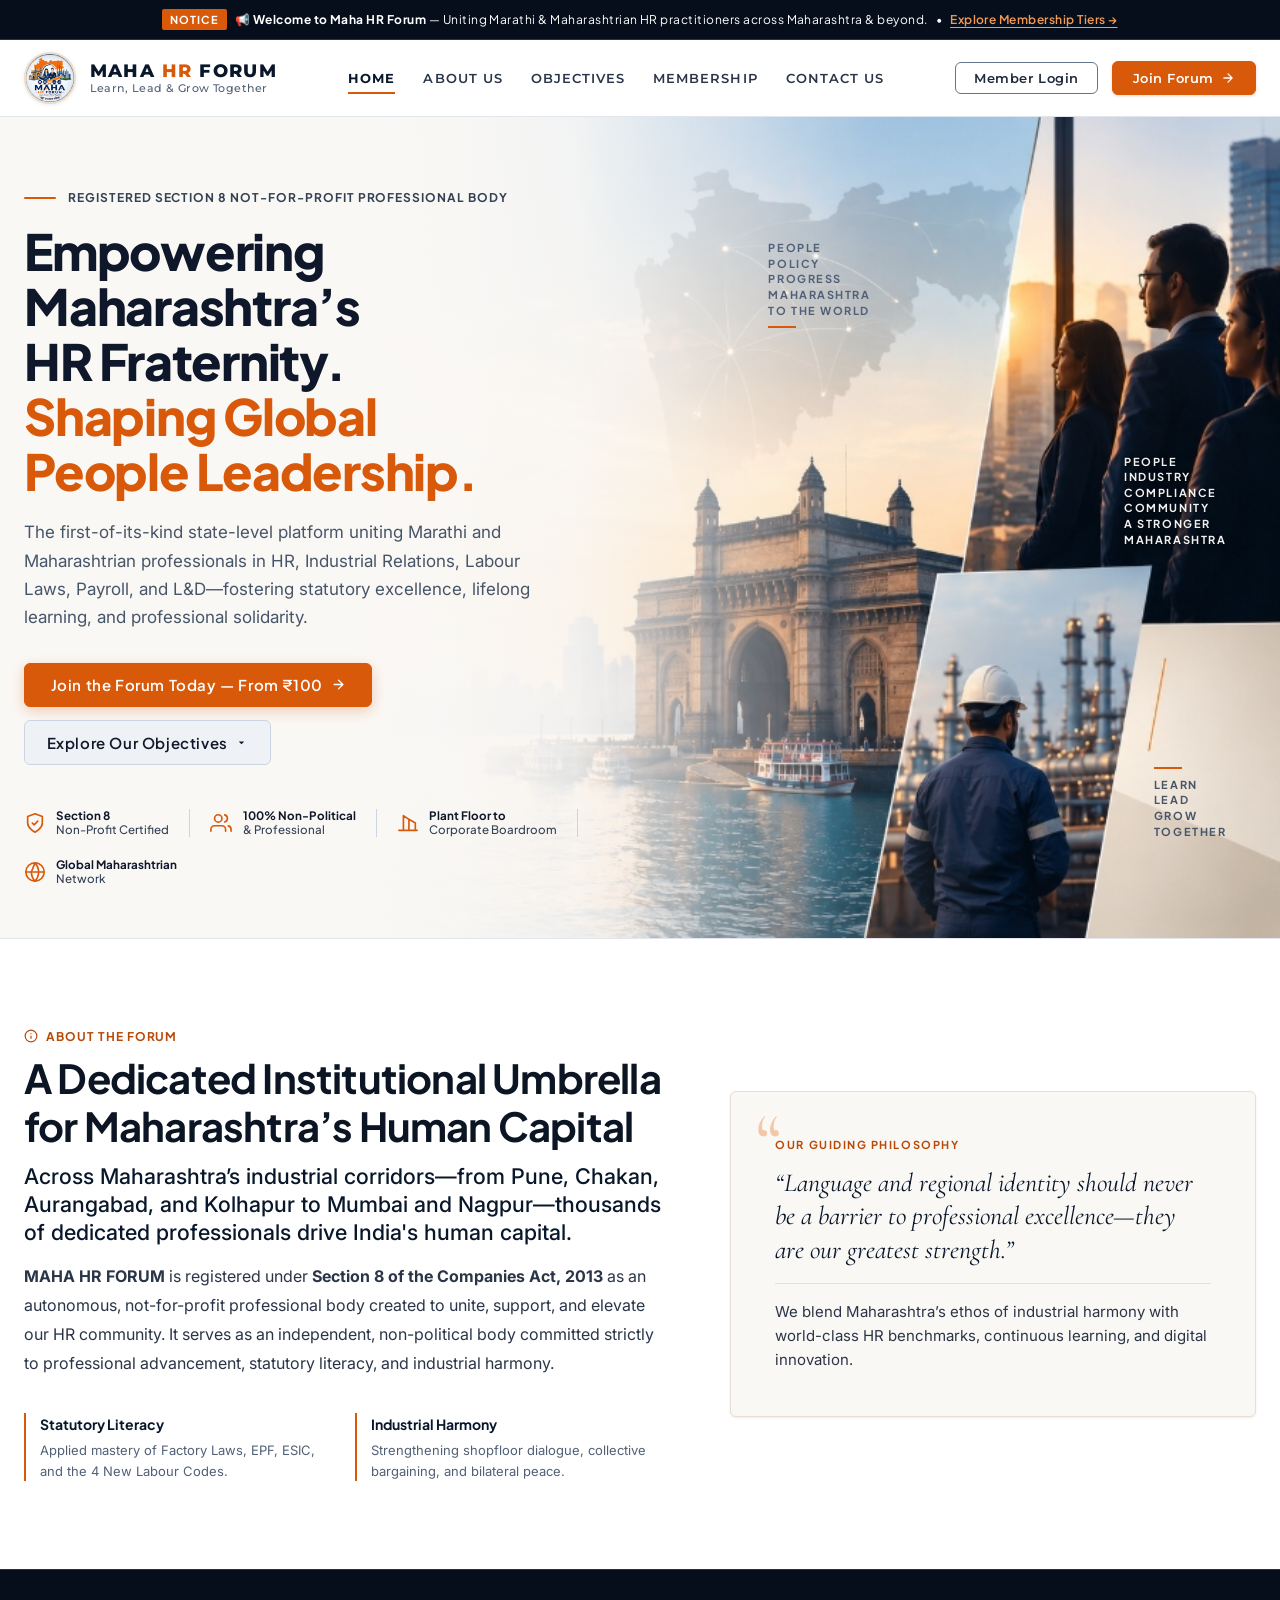
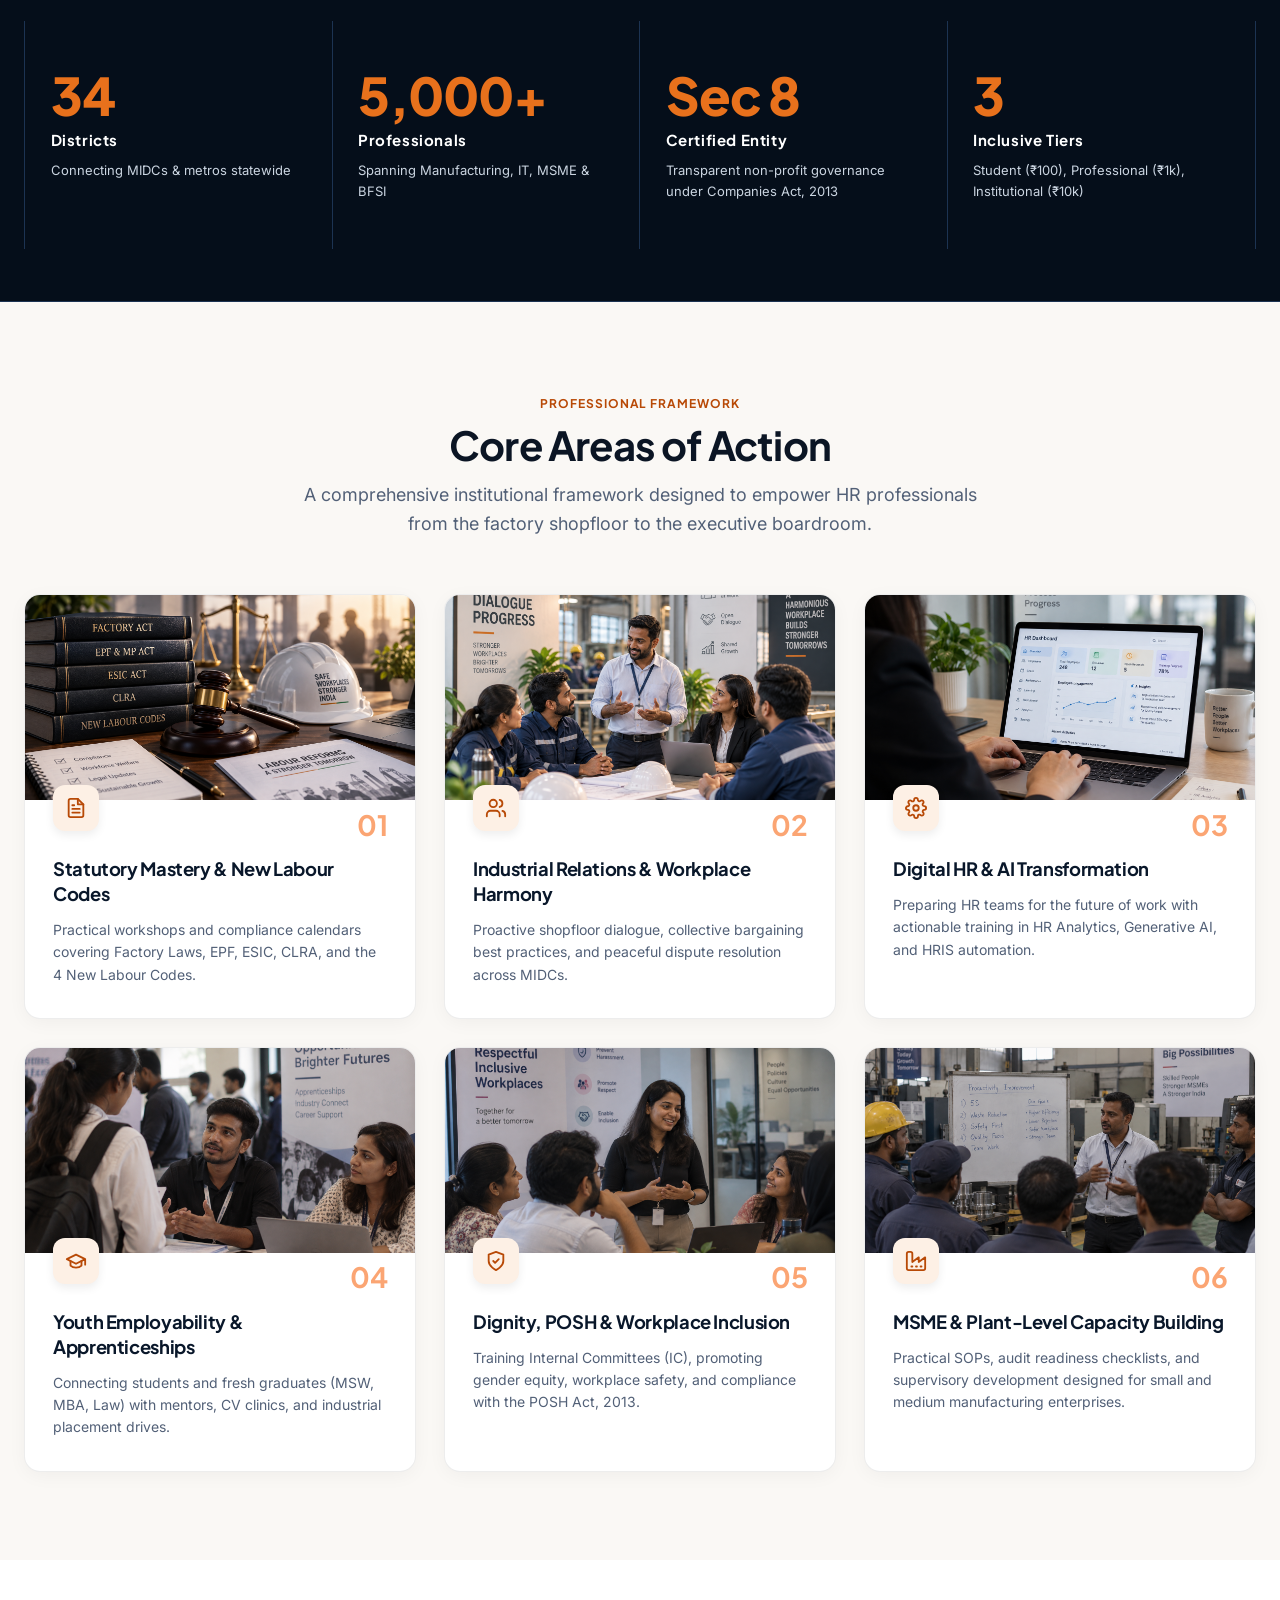
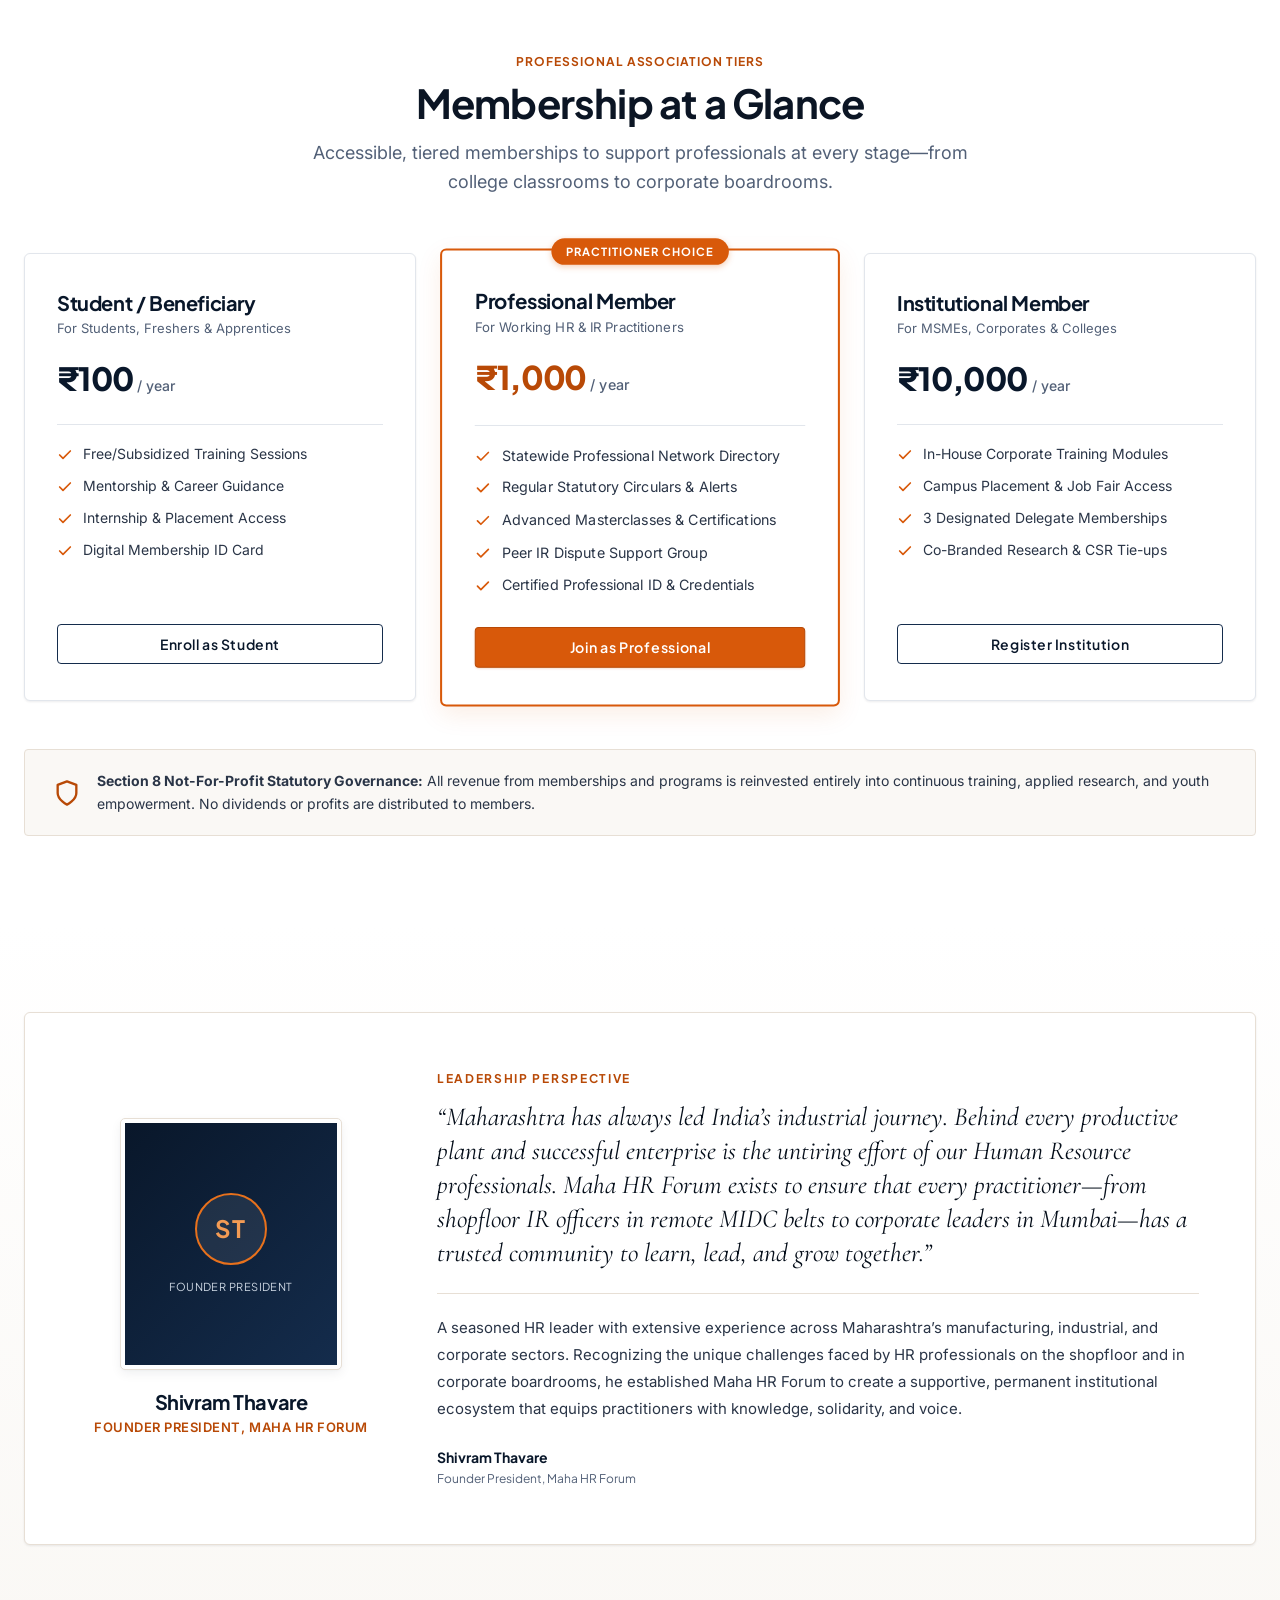
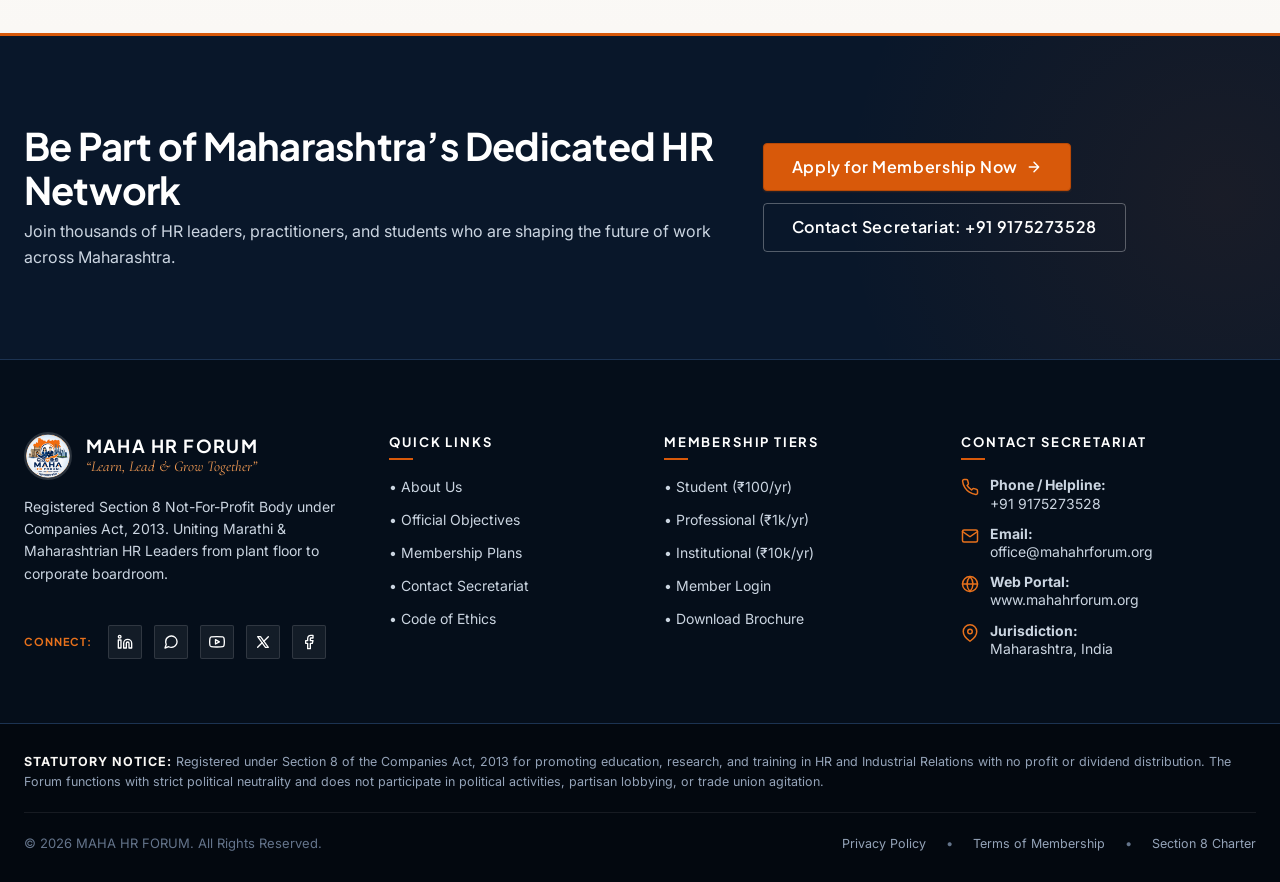
==== commit 87b74ed8: "added imgs in Core Areas of Action cards" ====
--- a/index.html
+++ b/index.html
@@ -402,86 +402,141 @@
         <div class="action-grid">
           <!-- Area 1 -->
           <article class="action-card">
-            <div class="action-card__top">
-              <span class="action-card__num">01</span>
-              <div class="action-card__icon" aria-hidden="true">
-                <svg width="20" height="20" viewBox="0 0 24 24" fill="none" stroke="currentColor" stroke-width="2" stroke-linecap="round" stroke-linejoin="round"><path d="M14 2H6a2 2 0 0 0-2 2v16a2 2 0 0 0 2 2h12a2 2 0 0 0 2-2V8z"/><polyline points="14 2 14 8 20 8"/><line x1="16" y1="13" x2="8" y2="13"/><line x1="16" y1="17" x2="8" y2="17"/></svg>
-              </div>
-            </div>
-            <h3 class="action-card__title">Statutory Mastery &amp; New Labour Codes</h3>
-            <p class="action-card__desc">
-              Practical workshops and compliance calendars covering Factory Laws, EPF, ESIC, CLRA, and the 4 New Labour Codes.
-            </p>
+            <div class="action-card__media">
+              <img src="assets/core_areas_actions_imgs/labour_codes.png" alt="Statutory Mastery &amp; New Labour Codes" class="action-card__img" loading="lazy">
+            </div>
+            <div class="action-card__body">
+              <div class="action-card__header">
+                <div class="action-card__icon" aria-hidden="true">
+                  <svg width="22" height="22" viewBox="0 0 24 24" fill="none" stroke="currentColor" stroke-width="2" stroke-linecap="round" stroke-linejoin="round">
+                    <path d="M14 2H6a2 2 0 0 0-2 2v16a2 2 0 0 0 2 2h12a2 2 0 0 0 2-2V8z"></path>
+                    <polyline points="14 2 14 8 20 8"></polyline>
+                    <line x1="16" y1="13" x2="8" y2="13"></line>
+                    <line x1="16" y1="17" x2="8" y2="17"></line>
+                    <line x1="10" y1="9" x2="8" y2="9"></line>
+                  </svg>
+                </div>
+                <span class="action-card__num">01</span>
+              </div>
+              <h3 class="action-card__title">Statutory Mastery &amp; New Labour Codes</h3>
+              <p class="action-card__desc">
+                Practical workshops and compliance calendars covering Factory Laws, EPF, ESIC, CLRA, and the 4 New Labour Codes.
+              </p>
+            </div>
           </article>
 
           <!-- Area 2 -->
           <article class="action-card">
-            <div class="action-card__top">
-              <span class="action-card__num">02</span>
-              <div class="action-card__icon" aria-hidden="true">
-                <svg width="20" height="20" viewBox="0 0 24 24" fill="none" stroke="currentColor" stroke-width="2" stroke-linecap="round" stroke-linejoin="round"><path d="M17 21v-2a4 4 0 0 0-4-4H5a4 4 0 0 0-4 4v2"/><circle cx="9" cy="7" r="4"/><path d="M23 21v-2a4 4 0 0 0-3-3.87"/><path d="M16 3.13a4 4 0 0 1 0 7.75"/></svg>
-              </div>
-            </div>
-            <h3 class="action-card__title">Industrial Relations &amp; Workplace Harmony</h3>
-            <p class="action-card__desc">
-              Proactive shopfloor dialogue, collective bargaining best practices, and peaceful dispute resolution across MIDCs.
-            </p>
+            <div class="action-card__media">
+              <img src="assets/core_areas_actions_imgs/industrial_relation.png" alt="Industrial Relations &amp; Workplace Harmony" class="action-card__img" loading="lazy">
+            </div>
+            <div class="action-card__body">
+              <div class="action-card__header">
+                <div class="action-card__icon" aria-hidden="true">
+                  <svg width="22" height="22" viewBox="0 0 24 24" fill="none" stroke="currentColor" stroke-width="2" stroke-linecap="round" stroke-linejoin="round">
+                    <path d="M16 21v-2a4 4 0 0 0-4-4H6a4 4 0 0 0-4 4v2"></path>
+                    <circle cx="9" cy="7" r="4"></circle>
+                    <path d="M22 21v-2a4 4 0 0 0-3-3.87"></path>
+                    <path d="M16 3.13a4 4 0 0 1 0 7.75"></path>
+                  </svg>
+                </div>
+                <span class="action-card__num">02</span>
+              </div>
+              <h3 class="action-card__title">Industrial Relations &amp; Workplace Harmony</h3>
+              <p class="action-card__desc">
+                Proactive shopfloor dialogue, collective bargaining best practices, and peaceful dispute resolution across MIDCs.
+              </p>
+            </div>
           </article>
 
           <!-- Area 3 -->
           <article class="action-card">
-            <div class="action-card__top">
-              <span class="action-card__num">03</span>
-              <div class="action-card__icon" aria-hidden="true">
-                <svg width="20" height="20" viewBox="0 0 24 24" fill="none" stroke="currentColor" stroke-width="2" stroke-linecap="round" stroke-linejoin="round"><polygon points="12 2 2 7 12 12 22 7 12 2"/><polyline points="2 17 12 22 22 17"/><polyline points="2 12 12 17 22 12"/></svg>
-              </div>
-            </div>
-            <h3 class="action-card__title">Digital HR &amp; AI Transformation</h3>
-            <p class="action-card__desc">
-              Preparing HR teams for the future of work with actionable training in HR Analytics, Generative AI, and HRIS automation.
-            </p>
+            <div class="action-card__media">
+              <img src="assets/core_areas_actions_imgs/digital_hr.png" alt="Digital HR &amp; AI Transformation" class="action-card__img" loading="lazy">
+            </div>
+            <div class="action-card__body">
+              <div class="action-card__header">
+                <div class="action-card__icon" aria-hidden="true">
+                  <svg width="22" height="22" viewBox="0 0 24 24" fill="none" stroke="currentColor" stroke-width="2" stroke-linecap="round" stroke-linejoin="round">
+                    <circle cx="12" cy="12" r="3"></circle>
+                    <path d="M19.4 15a1.65 1.65 0 0 0 .33 1.82l.06.06a2 2 0 0 1 0 2.83 2 2 0 0 1-2.83 0l-.06-.06a1.65 1.65 0 0 0-1.82-.33 1.65 1.65 0 0 0-1 1.51V21a2 2 0 0 1-2 2 2 2 0 0 1-2-2v-.09A1.65 1.65 0 0 0 9 19.4a1.65 1.65 0 0 0-1.82.33l-.06.06a2 2 0 0 1-2.83 0 2 2 0 0 1 0-2.83l.06-.06a1.65 1.65 0 0 0 .33-1.82 1.65 1.65 0 0 0-1.51-1H3a2 2 0 0 1-2-2 2 2 0 0 1 2-2h.09A1.65 1.65 0 0 0 4.6 9a1.65 1.65 0 0 0-.33-1.82l-.06-.06a2 2 0 0 1 0-2.83 2 2 0 0 1 2.83 0l.06.06a1.65 1.65 0 0 0 1.82.33H9a1.65 1.65 0 0 0 1-1.51V3a2 2 0 0 1 2-2 2 2 0 0 1 2 2v.09a1.65 1.65 0 0 0 1 1.51 1.65 1.65 0 0 0 1.82-.33l.06-.06a2 2 0 0 1 2.83 0 2 2 0 0 1 0 2.83l-.06.06a1.65 1.65 0 0 0-.33 1.82V9a1.65 1.65 0 0 0 1.51 1H21a2 2 0 0 1 2 2 2 2 0 0 1-2 2h-.09a1.65 1.65 0 0 0-1.51 1z"></path>
+                  </svg>
+                </div>
+                <span class="action-card__num">03</span>
+              </div>
+              <h3 class="action-card__title">Digital HR &amp; AI Transformation</h3>
+              <p class="action-card__desc">
+                Preparing HR teams for the future of work with actionable training in HR Analytics, Generative AI, and HRIS automation.
+              </p>
+            </div>
           </article>
 
           <!-- Area 4 -->
           <article class="action-card">
-            <div class="action-card__top">
-              <span class="action-card__num">04</span>
-              <div class="action-card__icon" aria-hidden="true">
-                <svg width="20" height="20" viewBox="0 0 24 24" fill="none" stroke="currentColor" stroke-width="2" stroke-linecap="round" stroke-linejoin="round"><path d="M22 10v6M2 10l10-5 10 5-10 5z"/><path d="M6 12v5c3 3 9 3 12 0v-5"/></svg>
-              </div>
-            </div>
-            <h3 class="action-card__title">Youth Employability &amp; Apprenticeships</h3>
-            <p class="action-card__desc">
-              Connecting students and fresh graduates (MSW, MBA, Law) with mentors, CV clinics, and industrial placement drives.
-            </p>
+            <div class="action-card__media">
+              <img src="assets/core_areas_actions_imgs/appertenceship.png" alt="Youth Employability &amp; Apprenticeships" class="action-card__img" loading="lazy">
+            </div>
+            <div class="action-card__body">
+              <div class="action-card__header">
+                <div class="action-card__icon" aria-hidden="true">
+                  <svg width="22" height="22" viewBox="0 0 24 24" fill="none" stroke="currentColor" stroke-width="2" stroke-linecap="round" stroke-linejoin="round">
+                    <path d="M22 10v6M2 10l10-5 10 5-10 5z"></path>
+                    <path d="M6 12v5c3 3 9 3 12 0v-5"></path>
+                  </svg>
+                </div>
+                <span class="action-card__num">04</span>
+              </div>
+              <h3 class="action-card__title">Youth Employability &amp; Apprenticeships</h3>
+              <p class="action-card__desc">
+                Connecting students and fresh graduates (MSW, MBA, Law) with mentors, CV clinics, and industrial placement drives.
+              </p>
+            </div>
           </article>
 
           <!-- Area 5 -->
           <article class="action-card">
-            <div class="action-card__top">
-              <span class="action-card__num">05</span>
-              <div class="action-card__icon" aria-hidden="true">
-                <svg width="20" height="20" viewBox="0 0 24 24" fill="none" stroke="currentColor" stroke-width="2" stroke-linecap="round" stroke-linejoin="round"><path d="M12 22s8-4 8-10V5l-8-3-8 3v7c0 6 8 10 8 10z"/></svg>
-              </div>
-            </div>
-            <h3 class="action-card__title">Dignity, POSH &amp; Workplace Inclusion</h3>
-            <p class="action-card__desc">
-              Training Internal Committees (IC), promoting gender equity, workplace safety, and compliance with the POSH Act, 2013.
-            </p>
+            <div class="action-card__media">
+              <img src="assets/core_areas_actions_imgs/digital_posh.png" alt="Dignity, POSH &amp; Workplace Inclusion" class="action-card__img" loading="lazy">
+            </div>
+            <div class="action-card__body">
+              <div class="action-card__header">
+                <div class="action-card__icon" aria-hidden="true">
+                  <svg width="22" height="22" viewBox="0 0 24 24" fill="none" stroke="currentColor" stroke-width="2" stroke-linecap="round" stroke-linejoin="round">
+                    <path d="M12 22s8-4 8-10V5l-8-3-8 3v7c0 6 8 10 8 10z"></path>
+                    <path d="m9 12 2 2 4-4"></path>
+                  </svg>
+                </div>
+                <span class="action-card__num">05</span>
+              </div>
+              <h3 class="action-card__title">Dignity, POSH &amp; Workplace Inclusion</h3>
+              <p class="action-card__desc">
+                Training Internal Committees (IC), promoting gender equity, workplace safety, and compliance with the POSH Act, 2013.
+              </p>
+            </div>
           </article>
 
           <!-- Area 6 -->
           <article class="action-card">
-            <div class="action-card__top">
-              <span class="action-card__num">06</span>
-              <div class="action-card__icon" aria-hidden="true">
-                <svg width="20" height="20" viewBox="0 0 24 24" fill="none" stroke="currentColor" stroke-width="2" stroke-linecap="round" stroke-linejoin="round"><rect x="2" y="7" width="20" height="14" rx="2" ry="2"/><path d="M16 21V5a2 2 0 0 0-2-2h-4a2 2 0 0 0-2 2v16"/></svg>
-              </div>
-            </div>
-            <h3 class="action-card__title">MSME &amp; Plant-Level Capacity Building</h3>
-            <p class="action-card__desc">
-              Practical SOPs, audit readiness checklists, and supervisory development designed for small and medium manufacturing enterprises.
-            </p>
+            <div class="action-card__media">
+              <img src="assets/core_areas_actions_imgs/msme.png" alt="MSME &amp; Plant-Level Capacity Building" class="action-card__img" loading="lazy">
+            </div>
+            <div class="action-card__body">
+              <div class="action-card__header">
+                <div class="action-card__icon" aria-hidden="true">
+                  <svg width="22" height="22" viewBox="0 0 24 24" fill="none" stroke="currentColor" stroke-width="2" stroke-linecap="round" stroke-linejoin="round">
+                    <path d="M2 20a2 2 0 0 0 2 2h16a2 2 0 0 0 2-2V8l-7 5V8l-7 5V4a2 2 0 0 0-2-2H4a2 2 0 0 0-2 2Z"></path>
+                    <path d="M17 18h1"></path>
+                    <path d="M12 18h1"></path>
+                    <path d="M7 18h1"></path>
+                  </svg>
+                </div>
+                <span class="action-card__num">06</span>
+              </div>
+              <h3 class="action-card__title">MSME &amp; Plant-Level Capacity Building</h3>
+              <p class="action-card__desc">
+                Practical SOPs, audit readiness checklists, and supervisory development designed for small and medium manufacturing enterprises.
+              </p>
+            </div>
           </article>
         </div>
       </div>
--- a/css/home.css
+++ b/css/home.css
@@ -42,16 +42,14 @@
 .hero__bg-gradient {
   position: absolute;
   inset: 0;
-  background: linear-gradient(
-    90deg,
-    #FAF8F5 0%,
-    #FAF8F5 28%,
-    rgba(250, 248, 245, 0.98) 36%,
-    rgba(250, 248, 245, 0.90) 45%,
-    rgba(250, 248, 245, 0.50) 56%,
-    rgba(250, 248, 245, 0.10) 68%,
-    rgba(250, 248, 245, 0) 78%
-  );
+  background: linear-gradient(90deg,
+      #FAF8F5 0%,
+      #FAF8F5 28%,
+      rgba(250, 248, 245, 0.98) 36%,
+      rgba(250, 248, 245, 0.90) 45%,
+      rgba(250, 248, 245, 0.50) 56%,
+      rgba(250, 248, 245, 0.10) 68%,
+      rgba(250, 248, 245, 0) 78%);
 }
 
 /* Graphic Overlay Micro-Typography (as seen on map, executives and plant panels) */
@@ -60,7 +58,8 @@
   display: flex;
   flex-direction: column;
   font-family: var(--font-heading);
-  font-size: 0.6875rem; /* ~11px */
+  font-size: 0.6875rem;
+  /* ~11px */
   font-weight: 700;
   letter-spacing: 0.14em;
   text-transform: uppercase;
@@ -284,13 +283,12 @@
   .hero__overlay-caption {
     display: none;
   }
+
   .hero__bg-gradient {
-    background: linear-gradient(
-      90deg,
-      #FAF8F5 0%,
-      rgba(250, 248, 245, 0.98) 60%,
-      rgba(250, 248, 245, 0.85) 100%
-    );
+    background: linear-gradient(90deg,
+        #FAF8F5 0%,
+        rgba(250, 248, 245, 0.98) 60%,
+        rgba(250, 248, 245, 0.85) 100%);
   }
 }
 
@@ -298,15 +296,18 @@
   .hero__trust-sep {
     display: none;
   }
+
   .hero__trust-row {
     gap: 1rem 1.5rem;
   }
+
   .hero__cta-group {
     flex-direction: column;
     align-items: stretch;
     gap: 0.75rem;
     width: 100%;
   }
+
   .hero__cta-group .btn {
     width: 100%;
   }
@@ -505,9 +506,11 @@
   .metrics-grid {
     grid-template-columns: repeat(2, 1fr);
   }
+
   .metric-card:nth-child(2) {
     border-right: none;
   }
+
   .metric-card:nth-child(1),
   .metric-card:nth-child(2) {
     border-bottom: 1px solid var(--color-border-dark);
@@ -520,11 +523,13 @@
     border-left: none;
     border-right: none;
   }
+
   .metric-card {
     border-right: none !important;
     border-bottom: 1px solid var(--color-border-dark);
     padding: 1.75rem 1rem;
   }
+
   .metric-card:last-child {
     border-bottom: none;
   }
@@ -540,78 +545,125 @@
 .action-grid {
   display: grid;
   grid-template-columns: repeat(3, 1fr);
-  gap: 1.5rem;
+  gap: 1.75rem;
 }
 
 .action-card {
   background: var(--color-surface-pure);
-  border: 1px solid var(--color-border-warm);
-  border-radius: var(--radius-sm);
-  padding: 2rem 1.75rem;
-  display: flex;
-  flex-direction: column;
-  position: relative;
-  transition: all var(--transition-base);
-  box-shadow: var(--shadow-subtle);
+  border: 1px solid rgba(0, 0, 0, 0.07);
+  border-radius: 16px;
+  display: flex;
+  flex-direction: column;
+  position: relative;
+  overflow: hidden;
+  box-shadow: 0 4px 20px -2px rgba(0, 0, 0, 0.05);
+  transition: transform 0.35s cubic-bezier(0.16, 1, 0.3, 1),
+    box-shadow 0.35s cubic-bezier(0.16, 1, 0.3, 1),
+    border-color 0.3s ease;
 }
 
 .action-card:hover {
-  transform: translateY(-3px);
-  border-color: var(--color-amber-400);
-  box-shadow: var(--shadow-medium);
-}
-
-.action-card__top {
+  transform: translateY(-4px);
+  border-color: rgba(216, 89, 10, 0.3);
+  box-shadow: 0 16px 32px -4px rgba(15, 23, 42, 0.08);
+}
+
+.action-card__media {
+  position: relative;
+  width: 100%;
+  height: 205px;
+  overflow: hidden;
+  background-color: var(--color-surface-muted);
+}
+
+.action-card__img {
+  width: 100%;
+  height: 100%;
+  object-fit: cover;
+  object-position: center;
+  display: block;
+  transition: transform 0.5s cubic-bezier(0.16, 1, 0.3, 1);
+}
+
+.action-card:hover .action-card__img {
+  transform: scale(1.03);
+}
+
+.action-card__body {
+  padding: 0 1.75rem 2rem 1.75rem;
+  display: flex;
+  flex-direction: column;
+  flex-grow: 1;
+}
+
+.action-card__header {
   display: flex;
   align-items: center;
   justify-content: space-between;
-  margin-bottom: 1.25rem;
+  margin-bottom: 1.15rem;
+  position: relative;
+  z-index: 2;
+}
+
+.action-card__icon {
+  width: 46px;
+  height: 46px;
+  margin-top: -23px;
+  border-radius: 12px;
+  background: #FDF0E5;
+  color: #B84906;
+  display: flex;
+  align-items: center;
+  justify-content: center;
+  box-shadow: 0 4px 10px rgba(0, 0, 0, 0.07);
+  flex-shrink: 0;
 }
 
 .action-card__num {
   font-family: var(--font-heading);
-  font-size: 1.5rem;
-  font-weight: var(--fw-extrabold);
-  color: var(--color-amber-500);
+  font-size: 1.75rem;
+  font-weight: 700;
+  color: #FBA573;
   line-height: 1;
-}
-
-.action-card__icon {
-  width: 36px;
-  height: 36px;
-  display: flex;
-  align-items: center;
-  justify-content: center;
-  background: var(--color-amber-100);
-  color: var(--color-amber-700);
-  border-radius: var(--radius-xs);
+  letter-spacing: -0.02em;
+  padding-top: 0.65rem;
 }
 
 .action-card__title {
   font-family: var(--font-heading);
-  font-size: 1.125rem;
+  font-size: 1.15rem;
   font-weight: var(--fw-bold);
   color: var(--color-navy-900);
-  line-height: var(--lh-snug);
+  line-height: 1.35;
   margin-bottom: 0.75rem;
 }
 
 .action-card__desc {
   font-size: 0.875rem;
-  line-height: var(--lh-base);
-  color: var(--color-text-body);
+  line-height: 1.6;
+  color: var(--color-text-muted);
   margin-bottom: 0;
 }
 
 @media (max-width: 1024px) {
   .action-grid {
     grid-template-columns: repeat(2, 1fr);
+    gap: 1.5rem;
   }
 }
 
 @media (max-width: 640px) {
   .action-grid {
     grid-template-columns: 1fr;
+    gap: 1.25rem;
+  }
+
+  .action-card__media {
+    height: 190px;
+  }
+
+  .action-card__body {
+    padding: 0 1.25rem 1.75rem 1.25rem;
   }
 }
 
@@ -776,6 +828,7 @@
     max-width: 540px;
     margin: 0 auto;
   }
+
   .tier-card--featured {
     transform: none;
   }
@@ -922,10 +975,12 @@
     grid-template-columns: 1fr;
     text-align: center;
   }
+
   .founder-message {
     align-items: center;
   }
+
   .founder-message__body {
     text-align: left;
   }
-}
+}
